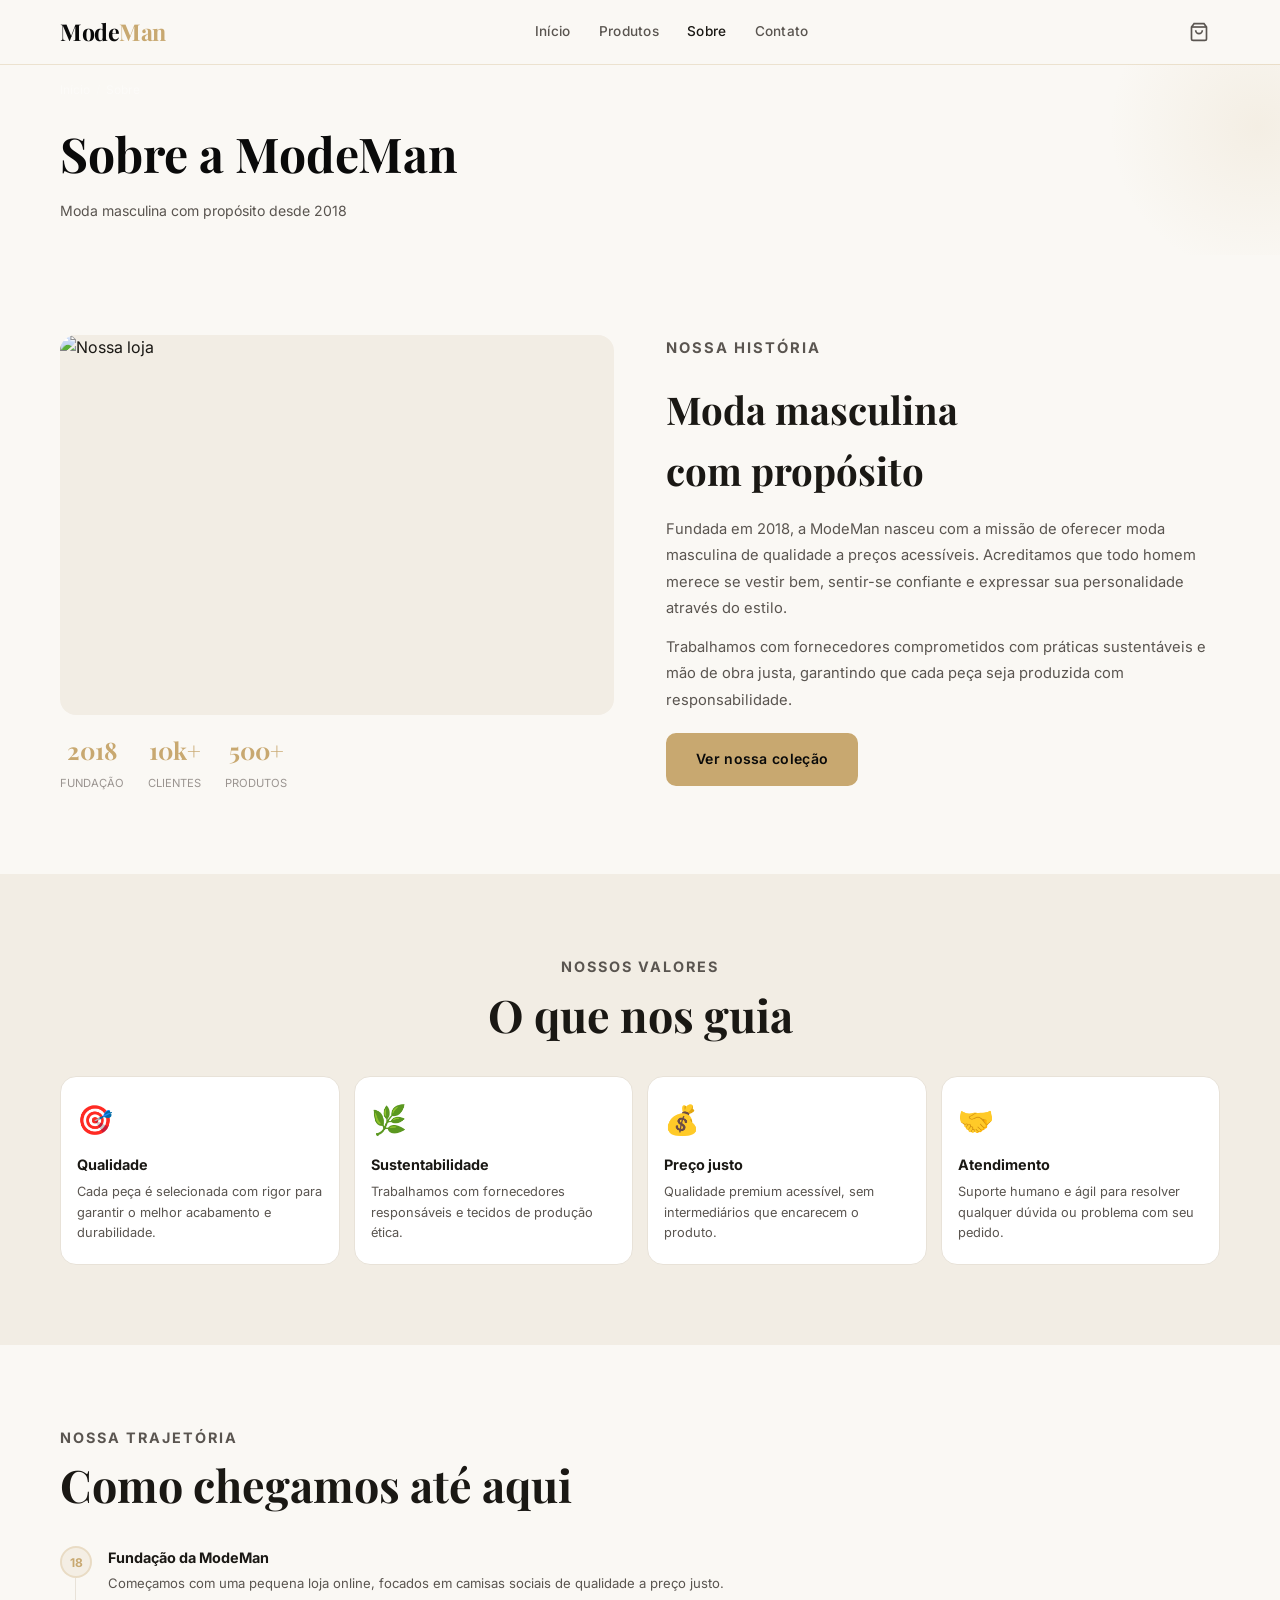
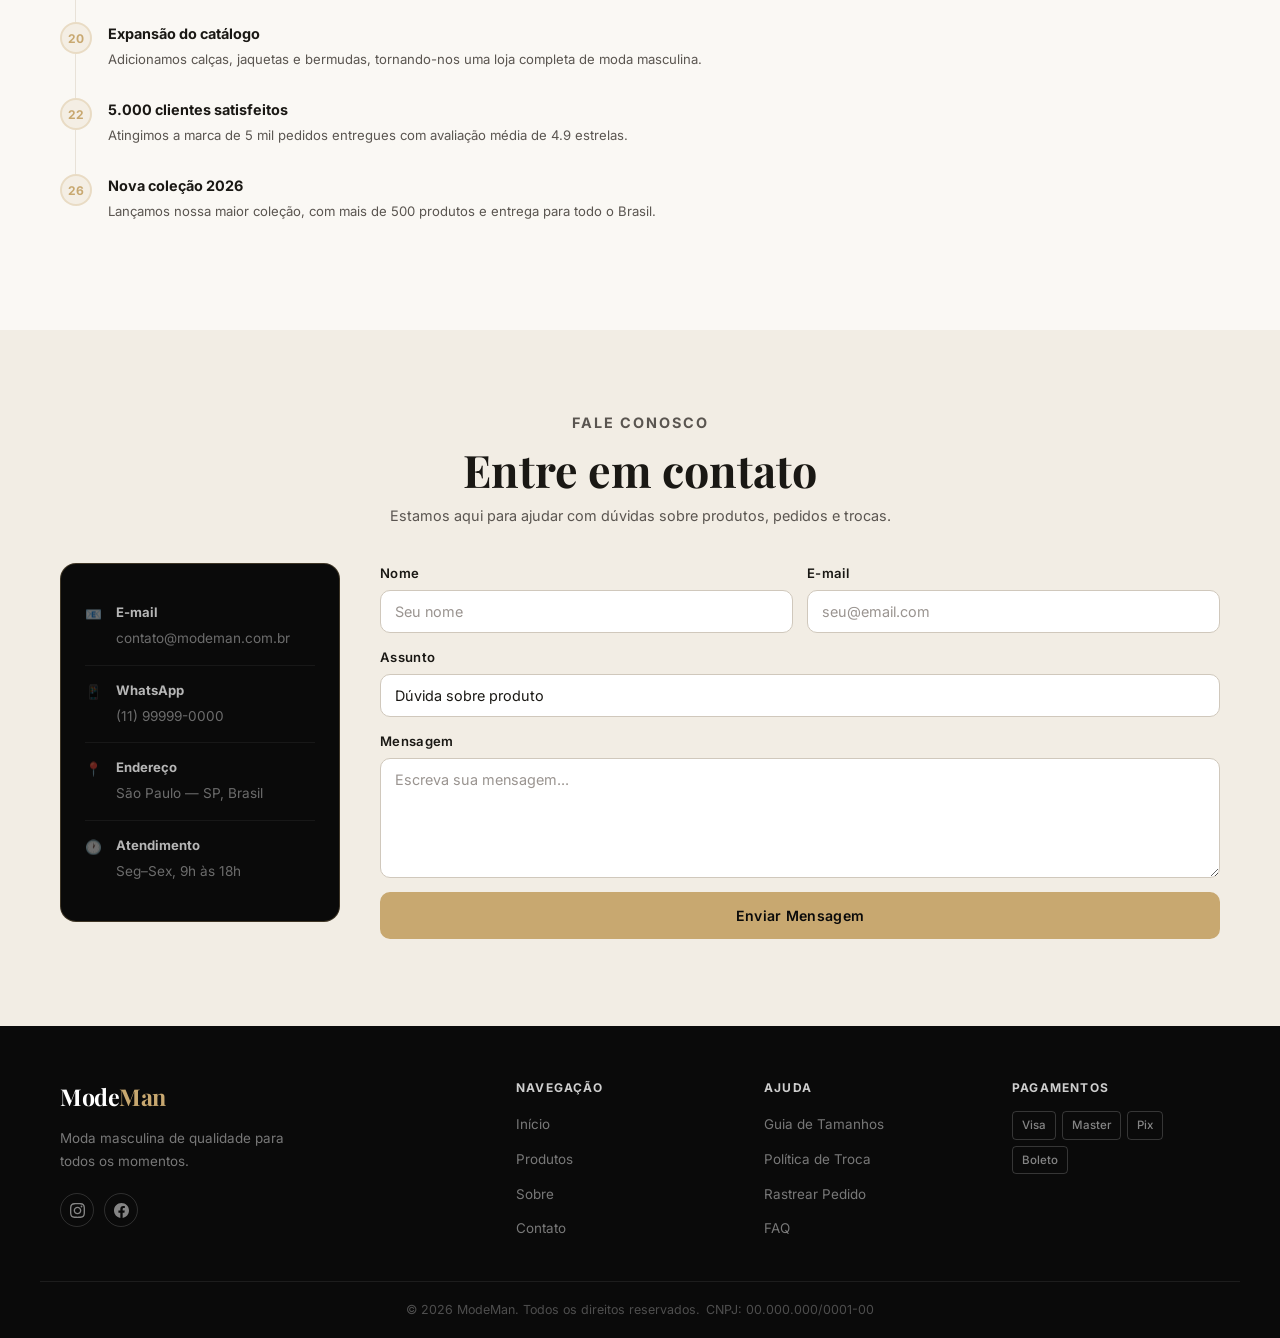
==== sobre.html @ 99823e0b "Add files via upload" ====
<!DOCTYPE html>
<html lang="pt-BR">
<head>
  <meta charset="UTF-8" />
  <meta name="viewport" content="width=device-width, initial-scale=1.0" />
  <title>Sobre — ModeMan</title>
  <link rel="stylesheet" href="style.css" />
  <link rel="preconnect" href="https://fonts.googleapis.com" />
  <link rel="preconnect" href="https://fonts.gstatic.com" crossorigin />
  <link href="https://fonts.googleapis.com/css2?family=Inter:wght@300;400;500;600;700&family=Playfair+Display:wght@600;700&display=swap" rel="stylesheet" />
</head>
<body data-page="sobre">

  <!-- ========== TOPBAR ========== -->
  <header class="topbar topbar--light scrolled" id="topbar">
    <div class="topbar__inner">
      <a href="index.html" class="topbar__logo topbar__logo--dark">Mode<span>Man</span></a>
      <nav class="topbar__nav topbar__nav--dark">
        <a href="index.html">Início</a>
        <a href="produtos.html">Produtos</a>
        <a href="sobre.html" class="active">Sobre</a>
        <a href="#contato">Contato</a>
      </nav>
      <div class="topbar__actions">
        <button class="icon-btn icon-btn--dark" id="cartBtn" aria-label="Carrinho" style="position:relative">
          <svg width="20" height="20" fill="none" stroke="currentColor" stroke-width="2" viewBox="0 0 24 24"><path d="M6 2L3 6v14a2 2 0 002 2h14a2 2 0 002-2V6l-3-4z"/><line x1="3" y1="6" x2="21" y2="6"/><path d="M16 10a4 4 0 01-8 0"/></svg>
          <span class="cart-badge" id="cartCount"></span>
        </button>
      </div>
    </div>
  </header>

  <!-- ========== PAGE HERO ========== -->
  <div class="page-hero page-hero--light">
    <div class="container">
      <div class="breadcrumb">
        <a href="index.html">Início</a>
        <span class="sep">/</span>
        <span>Sobre</span>
      </div>
      <h1>Sobre a ModeMan</h1>
      <p>Moda masculina com propósito desde 2018</p>
    </div>
  </div>

  <!-- ========== SOBRE ========== -->
  <section class="section">
    <div class="container sobre-grid">

      <!-- FOTO DA LOJA -->
      <div class="sobre-foto-wrap">
        <!-- FOTO LOJA: coloque o arquivo imgs/loja.jpg -->
        <img src="imgs/loja.jpg" alt="Nossa loja" class="sobre-foto" />
        <div class="sobre-stats">
          <div class="sobre-stat"><strong>2018</strong><span>Fundação</span></div>
          <div class="sobre-stat"><strong>10k+</strong><span>Clientes</span></div>
          <div class="sobre-stat"><strong>500+</strong><span>Produtos</span></div>
        </div>
      </div>

      <!-- TEXTO -->
      <div class="sobre-texto">
        <p class="section-tag">Nossa história</p>
        <h2>Moda masculina<br/>com propósito</h2>
        <p>Fundada em 2018, a ModeMan nasceu com a missão de oferecer moda masculina de qualidade a preços acessíveis. Acreditamos que todo homem merece se vestir bem, sentir-se confiante e expressar sua personalidade através do estilo.</p>
        <p>Trabalhamos com fornecedores comprometidos com práticas sustentáveis e mão de obra justa, garantindo que cada peça seja produzida com responsabilidade.</p>
        <a href="produtos.html" class="btn btn-primary" style="margin-top:8px">Ver nossa coleção</a>
      </div>

    </div>
  </section>

  <!-- ========== VALORES ========== -->
  <section class="section bg-cream-dark">
    <div class="container">
      <div class="section-header">
        <p class="section-tag">Nossos valores</p>
        <h2>O que nos guia</h2>
      </div>
      <div class="valores-grid">
        <div class="valor-card">
          <div class="valor-card__icon">🎯</div>
          <h3>Qualidade</h3>
          <p>Cada peça é selecionada com rigor para garantir o melhor acabamento e durabilidade.</p>
        </div>
        <div class="valor-card">
          <div class="valor-card__icon">🌿</div>
          <h3>Sustentabilidade</h3>
          <p>Trabalhamos com fornecedores responsáveis e tecidos de produção ética.</p>
        </div>
        <div class="valor-card">
          <div class="valor-card__icon">💰</div>
          <h3>Preço justo</h3>
          <p>Qualidade premium acessível, sem intermediários que encarecem o produto.</p>
        </div>
        <div class="valor-card">
          <div class="valor-card__icon">🤝</div>
          <h3>Atendimento</h3>
          <p>Suporte humano e ágil para resolver qualquer dúvida ou problema com seu pedido.</p>
        </div>
      </div>
    </div>
  </section>

  <!-- ========== TIMELINE ========== -->
  <section class="section">
    <div class="container">
      <div class="section-header section-header--left">
        <p class="section-tag">Nossa trajetória</p>
        <h2>Como chegamos até aqui</h2>
      </div>
      <div class="timeline">
        <div class="timeline-item">
          <div class="timeline-dot">18</div>
          <div>
            <h4>Fundação da ModeMan</h4>
            <p>Começamos com uma pequena loja online, focados em camisas sociais de qualidade a preço justo.</p>
          </div>
        </div>
        <div class="timeline-item">
          <div class="timeline-dot">20</div>
          <div>
            <h4>Expansão do catálogo</h4>
            <p>Adicionamos calças, jaquetas e bermudas, tornando-nos uma loja completa de moda masculina.</p>
          </div>
        </div>
        <div class="timeline-item">
          <div class="timeline-dot">22</div>
          <div>
            <h4>5.000 clientes satisfeitos</h4>
            <p>Atingimos a marca de 5 mil pedidos entregues com avaliação média de 4.9 estrelas.</p>
          </div>
        </div>
        <div class="timeline-item">
          <div class="timeline-dot">26</div>
          <div>
            <h4>Nova coleção 2026</h4>
            <p>Lançamos nossa maior coleção, com mais de 500 produtos e entrega para todo o Brasil.</p>
          </div>
        </div>
      </div>
    </div>
  </section>

  <!-- ========== CONTATO ========== -->
  <section class="section bg-cream-dark" id="contato">
    <div class="container">
      <div class="section-header">
        <p class="section-tag">Fale conosco</p>
        <h2>Entre em contato</h2>
        <p>Estamos aqui para ajudar com dúvidas sobre produtos, pedidos e trocas.</p>
      </div>

      <div class="contato-grid">

        <!-- INFO -->
        <div class="contato-info-card">
          <div class="contato-item">
            <span class="ci-icon">📧</span>
            <div>
              <strong>E-mail</strong>
              <span>contato@modeman.com.br</span>
            </div>
          </div>
          <div class="contato-item">
            <span class="ci-icon">📱</span>
            <div>
              <strong>WhatsApp</strong>
              <span>(11) 99999-0000</span>
            </div>
          </div>
          <div class="contato-item">
            <span class="ci-icon">📍</span>
            <div>
              <strong>Endereço</strong>
              <span>São Paulo — SP, Brasil</span>
            </div>
          </div>
          <div class="contato-item">
            <span class="ci-icon">🕐</span>
            <div>
              <strong>Atendimento</strong>
              <span>Seg–Sex, 9h às 18h</span>
            </div>
          </div>
        </div>

        <!-- FORMULÁRIO -->
        <form class="contato-form" id="contatoForm">
          <div class="form-row">
            <div class="form-group">
              <label for="nome">Nome</label>
              <input type="text" id="nome" class="form-control" placeholder="Seu nome" required />
            </div>
            <div class="form-group">
              <label for="email">E-mail</label>
              <input type="email" id="email" class="form-control" placeholder="seu@email.com" required />
            </div>
          </div>
          <div class="form-group">
            <label for="assunto">Assunto</label>
            <select id="assunto" class="form-control">
              <option>Dúvida sobre produto</option>
              <option>Rastreio de pedido</option>
              <option>Troca e devolução</option>
              <option>Outro</option>
            </select>
          </div>
          <div class="form-group">
            <label for="mensagem">Mensagem</label>
            <textarea id="mensagem" class="form-control" rows="4" placeholder="Escreva sua mensagem..." required></textarea>
          </div>
          <button type="submit" class="btn btn-primary btn-full">Enviar Mensagem</button>
          <div class="form-success" id="formSuccess">Mensagem enviada! Entraremos em contato em breve.</div>
        </form>

      </div>
    </div>
  </section>

  <!-- ========== FOOTER (desktop only) ========== -->
  <footer class="footer">
    <div class="container footer__grid">
      <div class="footer__brand">
        <a href="index.html" class="topbar__logo" style="margin-bottom:12px;display:inline-block">Mode<span>Man</span></a>
        <p>Moda masculina de qualidade para todos os momentos.</p>
        <div class="social-row">
          <a href="#" class="social-btn" aria-label="Instagram">
            <svg width="15" height="15" fill="currentColor" viewBox="0 0 24 24"><path d="M12 2.163c3.204 0 3.584.012 4.85.07 3.252.148 4.771 1.691 4.919 4.919.058 1.265.069 1.645.069 4.849 0 3.205-.012 3.584-.069 4.849-.149 3.225-1.664 4.771-4.919 4.919-1.266.058-1.644.07-4.85.07-3.204 0-3.584-.012-4.849-.07-3.26-.149-4.771-1.699-4.919-4.92-.058-1.265-.07-1.644-.07-4.849 0-3.204.013-3.583.07-4.849.149-3.227 1.664-4.771 4.919-4.919 1.266-.057 1.645-.069 4.849-.069zm0-2.163c-3.259 0-3.667.014-4.947.072-4.358.2-6.78 2.618-6.98 6.98-.059 1.281-.073 1.689-.073 4.948 0 3.259.014 3.668.072 4.948.2 4.358 2.618 6.78 6.98 6.98 1.281.058 1.689.072 4.948.072 3.259 0 3.668-.014 4.948-.072 4.354-.2 6.782-2.618 6.979-6.98.059-1.28.073-1.689.073-4.948 0-3.259-.014-3.667-.072-4.947-.196-4.354-2.617-6.78-6.979-6.98-1.281-.059-1.69-.073-4.949-.073zm0 5.838c-3.403 0-6.162 2.759-6.162 6.162s2.759 6.163 6.162 6.163 6.162-2.759 6.162-6.163c0-3.403-2.759-6.162-6.162-6.162zm0 10.162c-2.209 0-4-1.79-4-4 0-2.209 1.791-4 4-4s4 1.791 4 4c0 2.21-1.791 4-4 4zm6.406-11.845c-.796 0-1.441.645-1.441 1.44s.645 1.44 1.441 1.44c.795 0 1.439-.645 1.439-1.44s-.644-1.44-1.439-1.44z"/></svg>
          </a>
          <a href="#" class="social-btn" aria-label="Facebook">
            <svg width="15" height="15" fill="currentColor" viewBox="0 0 24 24"><path d="M24 12.073c0-6.627-5.373-12-12-12s-12 5.373-12 12c0 5.99 4.388 10.954 10.125 11.854v-8.385H7.078v-3.47h3.047V9.43c0-3.007 1.792-4.669 4.533-4.669 1.312 0 2.686.235 2.686.235v2.953H15.83c-1.491 0-1.956.925-1.956 1.874v2.25h3.328l-.532 3.47h-2.796v8.385C19.612 23.027 24 18.062 24 12.073z"/></svg>
          </a>
        </div>
      </div>
      <div class="footer__col">
        <h4>Navegação</h4>
        <ul>
          <li><a href="index.html">Início</a></li>
          <li><a href="produtos.html">Produtos</a></li>
          <li><a href="sobre.html">Sobre</a></li>
          <li><a href="#contato">Contato</a></li>
        </ul>
      </div>
      <div class="footer__col">
        <h4>Ajuda</h4>
        <ul>
          <li><a href="#">Guia de Tamanhos</a></li>
          <li><a href="#">Política de Troca</a></li>
          <li><a href="#">Rastrear Pedido</a></li>
          <li><a href="#">FAQ</a></li>
        </ul>
      </div>
      <div class="footer__col">
        <h4>Pagamentos</h4>
        <div class="pay-badges">
          <span class="pay-badge">Visa</span>
          <span class="pay-badge">Master</span>
          <span class="pay-badge">Pix</span>
          <span class="pay-badge">Boleto</span>
        </div>
      </div>
    </div>
    <div class="footer__bottom">
      <div class="container footer__bottom-inner">
        <p>© 2026 ModeMan. Todos os direitos reservados.</p>
        <p>CNPJ: 00.000.000/0001-00</p>
      </div>
    </div>
  </footer>

  <!-- ========== BOTTOM NAV (mobile) ========== -->
  <nav class="bottom-nav">
    <div class="bottom-nav__items">
      <a href="index.html" class="bottom-nav__item">
        <svg width="22" height="22" fill="none" stroke="currentColor" stroke-width="1.8" viewBox="0 0 24 24"><path d="M3 9l9-7 9 7v11a2 2 0 01-2 2H5a2 2 0 01-2-2z"/><polyline points="9 22 9 12 15 12 15 22"/></svg>
        <span>Início</span>
      </a>
      <a href="produtos.html" class="bottom-nav__item">
        <svg width="22" height="22" fill="none" stroke="currentColor" stroke-width="1.8" viewBox="0 0 24 24"><circle cx="11" cy="11" r="8"/><line x1="21" y1="21" x2="16.65" y2="16.65"/></svg>
        <span>Explorar</span>
      </a>
      <a href="sobre.html" class="bottom-nav__item active">
        <svg width="22" height="22" fill="none" stroke="currentColor" stroke-width="1.8" viewBox="0 0 24 24"><circle cx="12" cy="12" r="10"/><line x1="12" y1="8" x2="12" y2="12"/><line x1="12" y1="16" x2="12.01" y2="16"/></svg>
        <span>Sobre</span>
      </a>
      <button class="bottom-nav__item" id="cartNavBtn" style="position:relative">
        <svg width="22" height="22" fill="none" stroke="currentColor" stroke-width="1.8" viewBox="0 0 24 24"><path d="M6 2L3 6v14a2 2 0 002 2h14a2 2 0 002-2V6l-3-4z"/><line x1="3" y1="6" x2="21" y2="6"/><path d="M16 10a4 4 0 01-8 0"/></svg>
        <span class="cart-badge" id="cartCountNav"></span>
        <span>Carrinho</span>
      </button>
    </div>
  </nav>

  <!-- ========== CART OVERLAY ========== -->
  <div class="cart-overlay" id="cartOverlay">
    <div class="cart-sheet">
      <div class="cart-handle"></div>
      <div class="cart-header">
        <h3>Carrinho</h3>
        <button id="closeCart" aria-label="Fechar">
          <svg width="18" height="18" fill="none" stroke="currentColor" stroke-width="2" viewBox="0 0 24 24"><line x1="18" y1="6" x2="6" y2="18"/><line x1="6" y1="6" x2="18" y2="18"/></svg>
        </button>
      </div>
      <div class="cart-items" id="cartItems"></div>
      <div class="cart-footer" id="cartFooter">
        <div class="cart-total">
          <span>Total</span>
          <strong id="cartTotal">R$ 0,00</strong>
        </div>
        <button class="btn btn-primary btn-full" id="checkoutBtn">
          <svg width="16" height="16" fill="currentColor" viewBox="0 0 24 24"><path d="M17.472 14.382c-.297-.149-1.758-.867-2.03-.967-.273-.099-.471-.148-.67.15-.197.297-.767.966-.94 1.164-.173.199-.347.223-.644.075-.297-.15-1.255-.463-2.39-1.475-.883-.788-1.48-1.761-1.653-2.059-.173-.297-.018-.458.13-.606.134-.133.298-.347.446-.52.149-.174.198-.298.298-.497.099-.198.05-.371-.025-.52-.075-.149-.669-1.612-.916-2.207-.242-.579-.487-.5-.669-.51-.173-.008-.371-.01-.57-.01-.198 0-.52.074-.792.372-.272.297-1.04 1.016-1.04 2.479 0 1.462 1.065 2.875 1.213 3.074.149.198 2.096 3.2 5.077 4.487.709.306 1.262.489 1.694.625.712.227 1.36.195 1.871.118.571-.085 1.758-.719 2.006-1.413.248-.694.248-1.289.173-1.413-.074-.124-.272-.198-.57-.347z"/><path d="M5.077 2H2v21.535L5 21h16.077A2.923 2.923 0 0024 18.077V5.923A2.923 2.923 0 0021.077 3H5.923A2.923 2.923 0 003 5.923"/></svg>
          Finalizar no WhatsApp
        </button>
        <button class="cart-clear-btn" id="clearCart">Limpar carrinho</button>
      </div>
    </div>
  </div>

  <!-- ========== TOAST ========== -->
  <div class="toast" id="toast"></div>

  <script src="script.js"></script>
</body>
</html>
---- style.css ----
/* ============================================================
   MODEMAN — Luxury Men's Fashion
   Mobile-first CSS
   ============================================================ */

/* 1. CUSTOM PROPERTIES */
:root {
  --black:        #0a0a0a;
  --dark:         #141414;
  --dark-mid:     #1e1e1e;
  --gold:         #c8a870;
  --gold-dark:    #a8883a;
  --gold-light:   #e8d4a8;
  --gold-muted:   rgba(200,168,112,0.12);
  --gold-border:  rgba(200,168,112,0.28);
  --cream:        #faf8f4;
  --cream-dark:   #f2ede4;
  --white:        #ffffff;
  --text:         #1a1814;
  --text-soft:    #5a5550;
  --text-muted:   #9a9490;
  --border:       #e8e2d8;
  --border-dark:  #d0c8bc;
  --red:          #c0392b;

  --font-serif: 'Playfair Display', Georgia, serif;
  --font-sans:  'Inter', system-ui, sans-serif;

  --nav-h:        56px;
  --bottom-h:     64px;
  --pad:          20px;
  --radius-sm:    6px;
  --radius:       10px;
  --radius-lg:    16px;
  --radius-xl:    24px;
  --radius-full:  9999px;

  --shadow-sm:  0 1px 4px rgba(0,0,0,0.06);
  --shadow:     0 4px 16px rgba(0,0,0,0.09);
  --shadow-md:  0 8px 28px rgba(0,0,0,0.13);
  --shadow-lg:  0 16px 48px rgba(0,0,0,0.18);
  --shadow-gold: 0 4px 20px rgba(200,168,112,0.38);

  --ease-out:    cubic-bezier(0.16, 1, 0.3, 1);
  --ease-spring: cubic-bezier(0.34, 1.56, 0.64, 1);
  --t-fast: 150ms;
  --t:      250ms;
  --t-slow: 400ms;
}

/* 2. RESET & BASE */
*, *::before, *::after { box-sizing: border-box; margin: 0; padding: 0; }
html { scroll-behavior: smooth; -webkit-text-size-adjust: 100%; }
body {
  font-family: var(--font-sans);
  color: var(--text);
  background: var(--cream);
  line-height: 1.6;
  overflow-x: hidden;
  -webkit-font-smoothing: antialiased;
}
a { text-decoration: none; color: inherit; }
ul { list-style: none; }
img { max-width: 100%; display: block; }
button { cursor: pointer; border: none; background: none; font-family: inherit; -webkit-tap-highlight-color: transparent; }
input, select, textarea { font-family: inherit; }
@media (hover: none) { * { -webkit-tap-highlight-color: transparent; } }

/* 3. LAYOUT */
.container { max-width: 1200px; margin: 0 auto; padding: 0 var(--pad); }
.page-content {
  padding-top: var(--nav-h);
  padding-bottom: var(--bottom-h);
  min-height: 100vh;
}
.section { padding: 52px 0; }
.section-sm { padding: 32px 0; }
.bg-dark { background: var(--black); }
.bg-cream { background: var(--cream); }
.bg-cream-dark { background: var(--cream-dark); }
.bg-white { background: var(--white); }

.section-tag {
  display: inline-block;
  color: var(--gold);
  font-size: 0.72rem;
  font-weight: 700;
  text-transform: uppercase;
  letter-spacing: 2px;
  margin-bottom: 10px;
}
.section-header { text-align: center; margin-bottom: 36px; }
.section-header h2 {
  font-family: var(--font-serif);
  font-size: clamp(1.7rem, 5vw, 2.8rem);
  font-weight: 700;
  line-height: 1.15;
  margin-bottom: 8px;
}
.section-header p { color: var(--text-soft); font-size: 0.9rem; }
.section-header--left { text-align: left; }

/* 4. ANIMATIONS */
.animate-in {
  opacity: 0;
  transform: translateY(22px);
  transition:
    opacity var(--t-slow) var(--ease-out) var(--delay, 0ms),
    transform var(--t-slow) var(--ease-out) var(--delay, 0ms);
}
.animate-in.visible { opacity: 1; transform: translateY(0); }

.animate-fade {
  opacity: 0;
  transition: opacity var(--t-slow) var(--ease-out) var(--delay, 0ms);
}
.animate-fade.visible { opacity: 1; }

/* Stagger delays */
.stagger > *:nth-child(1) { --delay: 0ms; }
.stagger > *:nth-child(2) { --delay: 70ms; }
.stagger > *:nth-child(3) { --delay: 140ms; }
.stagger > *:nth-child(4) { --delay: 210ms; }
.stagger > *:nth-child(5) { --delay: 280ms; }
.stagger > *:nth-child(6) { --delay: 350ms; }

@keyframes fadeUp {
  from { opacity: 0; transform: translateY(30px); }
  to   { opacity: 1; transform: translateY(0); }
}
@keyframes fadeIn {
  from { opacity: 0; }
  to   { opacity: 1; }
}
@keyframes scrollX {
  0%   { transform: translateX(0); }
  100% { transform: translateX(-50%); }
}
@keyframes pulse {
  0%, 100% { transform: scale(1); }
  50%       { transform: scale(1.04); }
}

/* 5. BUTTONS */
.btn {
  display: inline-flex;
  align-items: center;
  justify-content: center;
  gap: 8px;
  padding: 13px 28px;
  border-radius: var(--radius);
  font-size: 0.88rem;
  font-weight: 600;
  font-family: var(--font-sans);
  cursor: pointer;
  border: 2px solid transparent;
  transition: all var(--t) var(--ease-out);
  letter-spacing: 0.3px;
  white-space: nowrap;
  -webkit-tap-highlight-color: transparent;
}
.btn:active { transform: scale(0.97); }

/* Botão WhatsApp checkout */
#checkoutBtn {
  background: #25D366;
  border-color: #25D366;
  color: #fff;
}
#checkoutBtn:hover {
  background: #1ebe59;
  border-color: #1ebe59;
  box-shadow: 0 4px 20px rgba(37,211,102,0.38);
}

.btn-primary {
  background: var(--gold);
  color: var(--black);
  border-color: var(--gold);
}
.btn-primary:hover {
  background: var(--gold-dark);
  border-color: var(--gold-dark);
  box-shadow: var(--shadow-gold);
}

.btn-ghost {
  background: transparent;
  color: var(--gold);
  border-color: var(--gold-border);
}
.btn-ghost:hover { border-color: var(--gold); background: var(--gold-muted); }

.btn-ghost-light {
  background: transparent;
  color: rgba(255,255,255,0.85);
  border-color: rgba(255,255,255,0.3);
}
.btn-ghost-light:hover { border-color: rgba(255,255,255,0.7); background: rgba(255,255,255,0.08); }

.btn-dark {
  background: var(--black);
  color: var(--white);
  border-color: var(--black);
}
.btn-dark:hover { background: #222; }

.btn-full { width: 100%; }
.btn-lg { padding: 15px 36px; font-size: 0.95rem; }
.btn-sm { padding: 9px 18px; font-size: 0.8rem; }

/* 6. FORM ELEMENTS */
.form-group { display: flex; flex-direction: column; gap: 6px; }
.form-group label { font-size: 0.82rem; font-weight: 600; color: var(--text); letter-spacing: 0.3px; }

.form-control {
  border: 1.5px solid var(--border-dark);
  border-radius: var(--radius);
  padding: 12px 14px;
  font-size: 0.9rem;
  font-family: var(--font-sans);
  color: var(--text);
  background: var(--white);
  outline: none;
  transition: border-color var(--t-fast);
  appearance: none;
  -webkit-appearance: none;
}
.form-control:focus { border-color: var(--gold); box-shadow: 0 0 0 3px var(--gold-muted); }
.form-control::placeholder { color: var(--text-muted); }
textarea.form-control { resize: vertical; min-height: 120px; }

.form-row { display: grid; grid-template-columns: 1fr 1fr; gap: 14px; }
@media (max-width: 520px) { .form-row { grid-template-columns: 1fr; } }

.form-success {
  display: none;
  background: #d4f4e2;
  color: #1a7a44;
  padding: 12px 16px;
  border-radius: var(--radius);
  font-size: 0.88rem;
  text-align: center;
  font-weight: 500;
}
.form-success.show { display: block; }

/* 7. TOPBAR */
.topbar {
  position: fixed;
  top: 0; left: 0; right: 0;
  z-index: 900;
  height: var(--nav-h);
  display: flex;
  align-items: center;
  background: transparent;
  transition: background var(--t), box-shadow var(--t);
  padding-top: env(safe-area-inset-top);
}
.topbar.scrolled {
  background: rgba(10,10,10,0.92);
  backdrop-filter: blur(14px);
  -webkit-backdrop-filter: blur(14px);
  box-shadow: 0 1px 0 var(--gold-border);
}
.topbar.light { background: rgba(250,248,244,0.96); backdrop-filter: blur(14px); }
.topbar.light.scrolled { background: rgba(250,248,244,0.98); box-shadow: 0 1px 0 var(--border); }

.topbar__inner {
  width: 100%;
  max-width: 1200px;
  margin: 0 auto;
  padding: 0 var(--pad);
  display: flex;
  align-items: center;
  justify-content: space-between;
  height: var(--nav-h);
}

.topbar__logo {
  font-family: var(--font-serif);
  font-size: 1.45rem;
  font-weight: 700;
  color: var(--white);
  letter-spacing: -0.5px;
}
.topbar__logo span { color: var(--gold); }
.topbar.light .topbar__logo { color: var(--black); }

.topbar__nav {
  display: none;
  gap: 28px;
}
.topbar__nav a {
  font-size: 0.85rem;
  font-weight: 500;
  color: rgba(255,255,255,0.7);
  transition: color var(--t-fast);
  letter-spacing: 0.3px;
}
.topbar__nav a:hover { color: var(--white); }
.topbar.light .topbar__nav a { color: var(--text-soft); }
.topbar.light .topbar__nav a:hover { color: var(--text); }

.topbar__actions { display: flex; align-items: center; gap: 4px; }

.icon-btn {
  width: 42px; height: 42px;
  display: flex; align-items: center; justify-content: center;
  border-radius: 50%;
  color: rgba(255,255,255,0.85);
  transition: background var(--t-fast), color var(--t-fast);
  position: relative;
}
.icon-btn:hover { background: rgba(255,255,255,0.1); color: var(--white); }
.topbar.light .icon-btn { color: var(--text-soft); }
.topbar.light .icon-btn:hover { background: var(--cream-dark); color: var(--text); }

.cart-badge {
  position: absolute;
  top: 6px; right: 6px;
  background: var(--gold);
  color: var(--black);
  font-size: 0.6rem;
  font-weight: 800;
  width: 15px; height: 15px;
  border-radius: 50%;
  display: none;
  align-items: center;
  justify-content: center;
  line-height: 1;
}
.cart-badge.visible { display: flex; }

/* 8. BOTTOM NAV */
.bottom-nav {
  position: fixed;
  bottom: 0; left: 0; right: 0;
  z-index: 900;
  height: calc(var(--bottom-h) + env(safe-area-inset-bottom));
  padding-bottom: env(safe-area-inset-bottom);
  background: rgba(10,10,10,0.97);
  backdrop-filter: blur(20px);
  -webkit-backdrop-filter: blur(20px);
  border-top: 1px solid var(--gold-border);
  display: flex;
  align-items: stretch;
}

.bottom-nav__items {
  display: flex;
  width: 100%;
  align-items: stretch;
}

.bottom-nav__item {
  flex: 1;
  display: flex;
  flex-direction: column;
  align-items: center;
  justify-content: center;
  gap: 3px;
  color: rgba(255,255,255,0.4);
  font-size: 0.65rem;
  font-weight: 500;
  letter-spacing: 0.3px;
  text-transform: uppercase;
  cursor: pointer;
  transition: color var(--t-fast);
  padding: 6px 0;
  -webkit-tap-highlight-color: transparent;
  position: relative;
}
.bottom-nav__item svg { width: 22px; height: 22px; stroke-width: 1.8; }
.bottom-nav__item:hover { color: rgba(255,255,255,0.7); }
.bottom-nav__item.active { color: var(--gold); }
.bottom-nav__item.active::after {
  content: '';
  position: absolute;
  top: 4px;
  width: 3px; height: 3px;
  background: var(--gold);
  border-radius: 50%;
}

/* 9. CART BOTTOM SHEET */
.cart-overlay {
  position: fixed;
  inset: 0;
  z-index: 1000;
  background: rgba(0,0,0,0);
  pointer-events: none;
  transition: background var(--t);
}
.cart-overlay.open {
  background: rgba(0,0,0,0.55);
  pointer-events: all;
}

.cart-sheet {
  position: absolute;
  bottom: 0; left: 0; right: 0;
  background: var(--white);
  border-radius: var(--radius-xl) var(--radius-xl) 0 0;
  max-height: 88vh;
  display: flex;
  flex-direction: column;
  transform: translateY(100%);
  transition: transform var(--t-slow) var(--ease-out);
}
.cart-overlay.open .cart-sheet { transform: translateY(0); }

.cart-handle {
  width: 36px; height: 4px;
  background: var(--border-dark);
  border-radius: var(--radius-full);
  margin: 12px auto 0;
  flex-shrink: 0;
}

.cart-header {
  display: flex;
  align-items: center;
  justify-content: space-between;
  padding: 16px 20px 14px;
  border-bottom: 1px solid var(--border);
  flex-shrink: 0;
}
.cart-header h3 { font-size: 1rem; font-weight: 700; }
.cart-header button {
  width: 32px; height: 32px;
  display: flex; align-items: center; justify-content: center;
  border-radius: 50%;
  color: var(--text-muted);
  transition: background var(--t-fast);
}
.cart-header button:hover { background: var(--cream-dark); }

.cart-items {
  flex: 1;
  overflow-y: auto;
  overscroll-behavior: contain;
  padding: 12px 20px;
  display: flex;
  flex-direction: column;
  gap: 12px;
}

.cart-empty {
  display: flex;
  flex-direction: column;
  align-items: center;
  justify-content: center;
  padding: 48px 0;
  gap: 12px;
  color: var(--text-muted);
}
.cart-empty span { font-size: 2.8rem; }
.cart-empty p { font-size: 0.88rem; }

.cart-item {
  display: flex;
  gap: 12px;
  padding-bottom: 12px;
  border-bottom: 1px solid var(--border);
}
.cart-item:last-child { border-bottom: none; }

.cart-item__img {
  width: 64px; height: 64px;
  background: var(--cream-dark);
  border-radius: var(--radius);
  display: flex; align-items: center; justify-content: center;
  font-size: 1.8rem;
  flex-shrink: 0;
}

.cart-item__info { flex: 1; min-width: 0; }
.cart-item__name { font-size: 0.88rem; font-weight: 600; margin-bottom: 2px; white-space: nowrap; overflow: hidden; text-overflow: ellipsis; }
.cart-item__meta { font-size: 0.75rem; color: var(--text-muted); margin-bottom: 8px; }

.cart-item__footer { display: flex; align-items: center; justify-content: space-between; }
.cart-item__price { font-size: 0.95rem; font-weight: 700; color: var(--black); }

.qty-control { display: flex; align-items: center; gap: 8px; }
.qty-control button {
  width: 26px; height: 26px;
  border: 1.5px solid var(--border-dark);
  border-radius: 50%;
  font-size: 1rem;
  display: flex; align-items: center; justify-content: center;
  transition: border-color var(--t-fast), background var(--t-fast);
  line-height: 1;
  font-weight: 500;
}
.qty-control button:hover { border-color: var(--black); background: var(--black); color: var(--white); }
.qty-control span { font-size: 0.88rem; font-weight: 600; min-width: 18px; text-align: center; }

.cart-footer {
  padding: 16px 20px;
  border-top: 1px solid var(--border);
  display: flex;
  flex-direction: column;
  gap: 10px;
  flex-shrink: 0;
  padding-bottom: calc(16px + env(safe-area-inset-bottom));
}

.cart-total {
  display: flex;
  justify-content: space-between;
  align-items: center;
}
.cart-total span { font-size: 0.85rem; color: var(--text-soft); }
.cart-total strong { font-size: 1.2rem; font-weight: 700; }

.cart-clear-btn {
  background: none;
  border: none;
  color: var(--text-muted);
  font-size: 0.78rem;
  text-decoration: underline;
  text-align: center;
  cursor: pointer;
  padding: 4px;
}

/* 10. SEARCH OVERLAY */
.search-overlay {
  position: fixed;
  inset: 0;
  z-index: 1100;
  background: rgba(10,10,10,0.96);
  display: flex;
  flex-direction: column;
  padding: 20px var(--pad);
  opacity: 0;
  pointer-events: none;
  transition: opacity var(--t);
  padding-top: calc(20px + env(safe-area-inset-top));
}
.search-overlay.open { opacity: 1; pointer-events: all; }

.search-overlay__top {
  display: flex;
  align-items: center;
  gap: 12px;
  margin-bottom: 24px;
}

.search-overlay__input {
  flex: 1;
  background: var(--dark-mid);
  border: 1.5px solid var(--gold-border);
  border-radius: var(--radius-full);
  padding: 12px 20px;
  font-size: 1rem;
  color: var(--white);
  outline: none;
  transition: border-color var(--t-fast);
  font-family: var(--font-sans);
}
.search-overlay__input:focus { border-color: var(--gold); }
.search-overlay__input::placeholder { color: rgba(255,255,255,0.3); }

.search-overlay__close {
  color: rgba(255,255,255,0.6);
  font-size: 0.85rem;
  font-weight: 500;
  white-space: nowrap;
  cursor: pointer;
}

.search-results {
  overflow-y: auto;
  flex: 1;
  display: grid;
  grid-template-columns: 1fr 1fr;
  gap: 12px;
  align-content: start;
}

.search-empty {
  color: rgba(255,255,255,0.4);
  font-size: 0.9rem;
  text-align: center;
  padding: 48px 0;
  grid-column: 1 / -1;
}

/* 11. TOAST */
.toast {
  position: fixed;
  bottom: calc(var(--bottom-h) + env(safe-area-inset-bottom) + 12px);
  left: 50%;
  transform: translateX(-50%) translateY(12px);
  background: var(--black);
  border: 1px solid var(--gold-border);
  color: var(--white);
  padding: 10px 20px;
  border-radius: var(--radius-full);
  font-size: 0.82rem;
  font-weight: 500;
  z-index: 2000;
  opacity: 0;
  pointer-events: none;
  transition: opacity var(--t), transform var(--t) var(--ease-out);
  white-space: nowrap;
  max-width: calc(100vw - 40px);
}
.toast.show { opacity: 1; transform: translateX(-50%) translateY(0); }

/* 12. MARQUEE STRIP */
.marquee {
  background: var(--black);
  border-top: 1px solid var(--gold-border);
  border-bottom: 1px solid var(--gold-border);
  padding: 12px 0;
  overflow: hidden;
  white-space: nowrap;
}
.marquee__inner {
  display: inline-flex;
  animation: scrollX 22s linear infinite;
  gap: 0;
}
.marquee__inner span {
  display: inline-block;
  padding: 0 20px;
  font-size: 0.75rem;
  font-weight: 500;
  letter-spacing: 0.5px;
  color: rgba(255,255,255,0.7);
}
.marquee__inner .dot { color: var(--gold); font-size: 0.5rem; vertical-align: middle; }

/* 13. PAGE HERO (inner pages) */
.page-hero {
  background: var(--black);
  padding: 60px 0 40px;
  position: relative;
  overflow: hidden;
}
.page-hero::before {
  content: '';
  position: absolute;
  top: 50%; right: -10%;
  width: 300px; height: 300px;
  background: radial-gradient(circle, var(--gold-muted) 0%, transparent 70%);
  transform: translateY(-50%);
  pointer-events: none;
}
.page-hero h1 {
  font-family: var(--font-serif);
  font-size: clamp(1.8rem, 6vw, 3.2rem);
  color: var(--white);
  font-weight: 700;
  margin-bottom: 8px;
}
.page-hero p { color: rgba(255,255,255,0.5); font-size: 0.88rem; }

.breadcrumb {
  display: flex;
  align-items: center;
  gap: 6px;
  margin-bottom: 16px;
}
.breadcrumb a, .breadcrumb span {
  font-size: 0.75rem;
  color: rgba(255,255,255,0.4);
}
.breadcrumb a:hover { color: var(--gold); }
.breadcrumb .sep { color: rgba(255,255,255,0.2); }

/* 14. PRODUCT CARD */
.produto-card {
  background: var(--white);
  border-radius: var(--radius-lg);
  overflow: hidden;
  border: 1px solid var(--border);
  transition: transform var(--t) var(--ease-out), box-shadow var(--t);
  position: relative;
  cursor: pointer;
}
.produto-card:active { transform: scale(0.97); }

.produto-card__img {
  height: 185px;
  background: var(--cream-dark);
  display: flex;
  align-items: center;
  justify-content: center;
  font-size: 4.5rem;
  position: relative;
  overflow: hidden;
}

.produto-card__badge {
  position: absolute;
  top: 10px; left: 10px;
  font-size: 0.65rem;
  font-weight: 700;
  padding: 3px 9px;
  border-radius: var(--radius-sm);
  text-transform: uppercase;
  letter-spacing: 0.5px;
}
.badge-novo { background: var(--black); color: var(--white); }
.badge-sale { background: var(--red); color: var(--white); }

.produto-card__wish {
  position: absolute;
  top: 8px; right: 8px;
  width: 32px; height: 32px;
  background: rgba(255,255,255,0.92);
  border-radius: 50%;
  display: none;
  align-items: center;
  justify-content: center;
  font-size: 0.85rem;
  box-shadow: var(--shadow-sm);
  transition: transform var(--t-fast);
  border: none;
  cursor: pointer;
}
.produto-card__wish:hover { transform: scale(1.15); }

.produto-card__info { padding: 12px; }
.produto-card__cat {
  font-size: 0.68rem;
  color: var(--gold);
  font-weight: 700;
  text-transform: uppercase;
  letter-spacing: 0.8px;
  margin-bottom: 3px;
}
.produto-card__name {
  font-size: 0.88rem;
  font-weight: 600;
  margin-bottom: 8px;
  color: var(--text);
  line-height: 1.3;
}
.produto-card__preco {
  display: flex;
  align-items: baseline;
  gap: 6px;
  margin-bottom: 10px;
}
.preco-atual { font-size: 1rem; font-weight: 700; color: var(--black); }
.preco-original { font-size: 0.78rem; color: var(--text-muted); text-decoration: line-through; }

.produto-card__add {
  width: 100%;
  padding: 10px;
  background: var(--black);
  color: var(--white);
  border-radius: var(--radius);
  font-size: 0.82rem;
  font-weight: 600;
  font-family: var(--font-sans);
  border: none;
  cursor: pointer;
  transition: background var(--t-fast);
  -webkit-tap-highlight-color: transparent;
}
.produto-card__add:hover { background: #2a2a2a; }
.produto-card__add:active { transform: scale(0.98); }

/* 15. HORIZONTAL SCROLL */
.h-scroll-wrap {
  margin: 0 calc(-1 * var(--pad));
  padding: 0 var(--pad);
}
.h-scroll {
  display: flex;
  gap: 12px;
  overflow-x: auto;
  scroll-snap-type: x mandatory;
  -webkit-overflow-scrolling: touch;
  scrollbar-width: none;
  padding-bottom: 4px;
}
.h-scroll::-webkit-scrollbar { display: none; }
.h-scroll-item {
  scroll-snap-align: start;
  flex-shrink: 0;
  width: calc(48vw - 24px);
}

/* 16. FILTER BAR */
.filter-bar-wrap {
  position: sticky;
  top: var(--nav-h);
  z-index: 100;
  background: var(--cream);
  border-bottom: 1px solid var(--border);
  padding: 10px 0;
}
.filter-bar {
  display: flex;
  gap: 8px;
  overflow-x: auto;
  scrollbar-width: none;
  padding: 2px var(--pad);
}
.filter-bar::-webkit-scrollbar { display: none; }

.filter-btn {
  flex-shrink: 0;
  padding: 8px 18px;
  border-radius: var(--radius-full);
  font-size: 0.8rem;
  font-weight: 600;
  font-family: var(--font-sans);
  border: 1.5px solid var(--border-dark);
  color: var(--text-soft);
  background: var(--white);
  cursor: pointer;
  transition: all var(--t-fast);
  -webkit-tap-highlight-color: transparent;
}
.filter-btn:hover { border-color: var(--gold); color: var(--text); }
.filter-btn.active { background: var(--black); color: var(--white); border-color: var(--black); }

/* 17. PRODUCTS GRID */
.produtos-grid {
  display: grid;
  grid-template-columns: repeat(2, 1fr);
  gap: 14px;
}

/* 18. CATEGORY CARDS */
.categorias-grid {
  display: grid;
  grid-template-columns: repeat(3, 1fr);
  gap: 10px;
}
.categoria-card {
  background: var(--white);
  border: 1px solid var(--border);
  border-radius: var(--radius-lg);
  padding: 22px 10px 18px;
  text-align: center;
  cursor: pointer;
  transition: all var(--t) var(--ease-out);
  -webkit-tap-highlight-color: transparent;
}
.categoria-card:hover {
  border-color: var(--gold-border);
  box-shadow: var(--shadow);
  transform: translateY(-2px);
}
.categoria-card:active { transform: scale(0.96); }

.categoria-card__icon {
  width: 48px;
  height: 48px;
  margin: 0 auto 12px;
  background: var(--cream-dark);
  border-radius: var(--radius);
  display: flex;
  align-items: center;
  justify-content: center;
  color: var(--text-soft);
  transition: background var(--t), color var(--t);
}
.categoria-card__icon svg {
  width: 24px;
  height: 24px;
}
.categoria-card:hover .categoria-card__icon {
  background: var(--gold-muted);
  color: var(--gold-dark);
}

.categoria-card h3 { font-size: 0.78rem; font-weight: 700; margin-bottom: 3px; }
.categoria-card p { font-size: 0.68rem; color: var(--text-muted); }

/* 19. TESTIMONIAL CARDS */
.depoimento-card {
  background: var(--white);
  border: 1px solid var(--border);
  border-radius: var(--radius-lg);
  padding: 20px;
  flex-shrink: 0;
  width: calc(85vw - 24px);
  scroll-snap-align: start;
}
.depoimento-card .stars { color: #f6a21e; font-size: 0.85rem; margin-bottom: 10px; letter-spacing: 2px; }
.depoimento-card p { color: var(--text-soft); font-size: 0.85rem; line-height: 1.7; margin-bottom: 16px; }
.depo-autor { display: flex; align-items: center; gap: 10px; }
.depo-avatar {
  width: 36px; height: 36px;
  border-radius: 50%;
  background: linear-gradient(135deg, var(--gold), var(--gold-dark));
  color: var(--black);
  display: flex; align-items: center; justify-content: center;
  font-weight: 700;
  font-size: 0.85rem;
  flex-shrink: 0;
}
.depo-autor div { display: flex; flex-direction: column; }
.depo-autor strong { font-size: 0.85rem; }
.depo-autor span { font-size: 0.72rem; color: var(--text-muted); }

/* 20. ACCORDION */
.accordion-item {
  border-bottom: 1px solid var(--border);
}
.accordion-btn {
  width: 100%;
  display: flex;
  align-items: center;
  justify-content: space-between;
  padding: 16px 0;
  font-size: 0.9rem;
  font-weight: 600;
  color: var(--text);
  background: none;
  border: none;
  cursor: pointer;
  text-align: left;
  -webkit-tap-highlight-color: transparent;
}
.accordion-icon {
  width: 20px; height: 20px;
  position: relative;
  flex-shrink: 0;
}
.accordion-icon::before, .accordion-icon::after {
  content: '';
  position: absolute;
  background: var(--text-soft);
  border-radius: 2px;
  transition: transform var(--t);
}
.accordion-icon::before { width: 12px; height: 1.5px; top: 50%; left: 50%; transform: translate(-50%,-50%); }
.accordion-icon::after  { width: 1.5px; height: 12px; top: 50%; left: 50%; transform: translate(-50%,-50%); }
.accordion-item.open .accordion-icon::after { transform: translate(-50%,-50%) rotate(90deg); opacity: 0; }

.accordion-body {
  overflow: hidden;
  max-height: 0;
  transition: max-height var(--t-slow) var(--ease-out);
}
.accordion-item.open .accordion-body { max-height: 300px; }
.accordion-body__inner { padding: 0 0 16px; font-size: 0.86rem; color: var(--text-soft); line-height: 1.7; }

/* 21. FOOTER */
.footer {
  display: none;
  background: var(--black);
  color: var(--white);
  padding: 52px 0 0;
}

.footer__grid {
  display: grid;
  grid-template-columns: 2fr 1fr 1fr 1fr;
  gap: 40px;
  padding-bottom: 40px;
  border-bottom: 1px solid rgba(255,255,255,0.08);
}

.footer__brand .logo { display: inline-block; margin-bottom: 12px; }
.footer__brand p { color: rgba(255,255,255,0.45); font-size: 0.84rem; line-height: 1.7; margin-bottom: 20px; max-width: 260px; }

.social-row { display: flex; gap: 10px; }
.social-btn {
  width: 34px; height: 34px;
  border-radius: 50%;
  border: 1px solid rgba(255,255,255,0.15);
  display: flex; align-items: center; justify-content: center;
  color: rgba(255,255,255,0.5);
  transition: all var(--t-fast);
}
.social-btn:hover { border-color: var(--gold); color: var(--gold); background: var(--gold-muted); }
.social-btn svg { width: 15px; height: 15px; fill: currentColor; }

.footer__col h4 {
  font-size: 0.75rem;
  font-weight: 700;
  text-transform: uppercase;
  letter-spacing: 1.2px;
  color: rgba(255,255,255,0.8);
  margin-bottom: 14px;
}
.footer__col ul { display: flex; flex-direction: column; gap: 9px; }
.footer__col a { font-size: 0.84rem; color: rgba(255,255,255,0.45); transition: color var(--t-fast); }
.footer__col a:hover { color: var(--white); }

.pay-badges { display: flex; flex-wrap: wrap; gap: 6px; }
.pay-badge {
  padding: 4px 9px;
  border: 1px solid rgba(255,255,255,0.18);
  border-radius: 4px;
  font-size: 0.72rem;
  color: rgba(255,255,255,0.5);
  font-weight: 500;
}

.footer__bottom {
  padding: 18px 0;
  display: flex;
  justify-content: space-between;
  align-items: center;
  flex-wrap: wrap;
  gap: 6px;
}
.footer__bottom p { font-size: 0.78rem; color: rgba(255,255,255,0.28); }

/* ============================================================
   22. PAGE-SPECIFIC: INDEX
   ============================================================ */

/* Hero */
.hero {
  min-height: 100svh;
  background: var(--black);
  display: flex;
  flex-direction: column;
  justify-content: flex-end;
  padding-bottom: 52px;
  position: relative;
  overflow: hidden;
}

.hero__bg-glow {
  position: absolute;
  inset: 0;
  background:
    radial-gradient(ellipse 60% 50% at 70% 30%, rgba(200,168,112,0.13) 0%, transparent 60%),
    radial-gradient(ellipse 40% 40% at 20% 70%, rgba(200,168,112,0.07) 0%, transparent 60%);
  pointer-events: none;
}

.hero__content {
  position: relative;
  z-index: 1;
  padding: 0 var(--pad);
  max-width: 1200px;
  margin: 0 auto;
  width: 100%;
}

.hero__tag {
  display: inline-flex;
  align-items: center;
  gap: 6px;
  background: var(--gold-muted);
  border: 1px solid var(--gold-border);
  color: var(--gold);
  padding: 6px 14px;
  border-radius: var(--radius-full);
  font-size: 0.72rem;
  font-weight: 700;
  text-transform: uppercase;
  letter-spacing: 1.5px;
  margin-bottom: 20px;
  animation: fadeIn 0.8s var(--ease-out) 0.2s both;
}
.hero__tag::before { content: ''; width: 6px; height: 6px; background: var(--gold); border-radius: 50%; animation: pulse 2s infinite; }

.hero__title {
  font-family: var(--font-serif);
  font-size: clamp(2.6rem, 9vw, 5.5rem);
  color: var(--white);
  font-weight: 700;
  line-height: 1.08;
  margin-bottom: 16px;
  animation: fadeUp 0.9s var(--ease-out) 0.35s both;
}
.hero__title span { color: var(--gold); display: block; }

.hero__sub {
  font-size: 0.92rem;
  color: rgba(255,255,255,0.55);
  max-width: 420px;
  margin-bottom: 32px;
  line-height: 1.75;
  animation: fadeUp 0.9s var(--ease-out) 0.5s both;
}

.hero__btns {
  display: flex;
  gap: 12px;
  flex-wrap: wrap;
  animation: fadeUp 0.9s var(--ease-out) 0.65s both;
}

.hero__scroll {
  position: absolute;
  bottom: 20px;
  right: var(--pad);
  display: flex;
  flex-direction: column;
  align-items: center;
  gap: 4px;
  color: rgba(255,255,255,0.3);
  font-size: 0.65rem;
  letter-spacing: 1px;
  text-transform: uppercase;
}
.hero__scroll::after {
  content: '';
  width: 1px;
  height: 40px;
  background: linear-gradient(to bottom, rgba(255,255,255,0.3), transparent);
}

/* Stats bar */
.stats-bar {
  background: var(--dark);
  border-top: 1px solid var(--gold-border);
  border-bottom: 1px solid var(--gold-border);
  padding: 20px 0;
}
.stats-bar__inner {
  display: flex;
  justify-content: space-around;
  align-items: center;
}
.stat-item { text-align: center; }
.stat-item strong {
  font-family: var(--font-serif);
  font-size: 1.6rem;
  color: var(--gold);
  display: block;
  line-height: 1;
  margin-bottom: 3px;
}
.stat-item span { font-size: 0.7rem; color: rgba(255,255,255,0.45); text-transform: uppercase; letter-spacing: 0.5px; }

/* Promo Banner */
.promo-banner {
  background: var(--black);
  padding: 56px 0;
  position: relative;
  overflow: hidden;
  text-align: center;
}
.promo-banner::before {
  content: '';
  position: absolute;
  inset: 0;
  background: radial-gradient(ellipse 70% 60% at 50% 50%, rgba(200,168,112,0.1) 0%, transparent 70%);
}
.promo-banner__content { position: relative; z-index: 1; }
.promo-banner h2 {
  font-family: var(--font-serif);
  font-size: clamp(2rem, 6vw, 4rem);
  color: var(--white);
  margin-bottom: 8px;
  line-height: 1.15;
}
.promo-banner h2 span { color: var(--gold); }
.promo-banner p { color: rgba(255,255,255,0.5); font-size: 0.88rem; margin-bottom: 28px; }

/* ============================================================
   23. PAGE-SPECIFIC: PRODUTOS
   ============================================================ */
.products-empty {
  grid-column: 1 / -1;
  text-align: center;
  padding: 48px 0;
  color: var(--text-muted);
}
.products-empty span { font-size: 2.5rem; display: block; margin-bottom: 8px; }

.load-more-wrap { text-align: center; margin-top: 28px; }

/* ============================================================
   24. PAGE-SPECIFIC: PRODUTO DETAIL
   ============================================================ */
.produto-detalhe__img {
  height: 340px;
  background: var(--cream-dark);
  display: flex;
  align-items: center;
  justify-content: center;
  font-size: 7rem;
  border-radius: var(--radius-lg);
  margin-bottom: 20px;
  position: relative;
  overflow: hidden;
}
.produto-detalhe__img::after {
  content: '';
  position: absolute;
  inset: 0;
  background: radial-gradient(circle at 70% 30%, rgba(200,168,112,0.08), transparent 60%);
}

.produto-detalhe__cat {
  font-size: 0.72rem;
  color: var(--gold);
  font-weight: 700;
  text-transform: uppercase;
  letter-spacing: 1px;
  margin-bottom: 6px;
}
.produto-detalhe__nome {
  font-family: var(--font-serif);
  font-size: 1.6rem;
  font-weight: 700;
  line-height: 1.2;
  margin-bottom: 12px;
}
.produto-detalhe__preco {
  display: flex;
  align-items: baseline;
  gap: 10px;
  margin-bottom: 20px;
}
.produto-detalhe__preco .preco-atual { font-size: 1.5rem; }

.size-label { font-size: 0.8rem; font-weight: 600; margin-bottom: 10px; color: var(--text); }
.size-grid { display: flex; gap: 8px; flex-wrap: wrap; margin-bottom: 20px; }
.size-btn {
  width: 46px; height: 46px;
  border: 1.5px solid var(--border-dark);
  border-radius: var(--radius);
  font-size: 0.82rem;
  font-weight: 600;
  color: var(--text-soft);
  background: var(--white);
  cursor: pointer;
  transition: all var(--t-fast);
  -webkit-tap-highlight-color: transparent;
}
.size-btn:hover { border-color: var(--gold); color: var(--text); }
.size-btn.selected { border-color: var(--gold); color: var(--gold); background: var(--gold-muted); }

.qty-row { display: flex; align-items: center; gap: 16px; margin-bottom: 20px; }
.qty-row span { font-size: 0.82rem; font-weight: 600; color: var(--text-soft); }

.produto-accordion { border-top: 1px solid var(--border); margin-top: 24px; }

.sticky-cta {
  position: fixed;
  bottom: var(--bottom-h);
  left: 0; right: 0;
  padding: 10px var(--pad);
  background: rgba(250,248,244,0.97);
  backdrop-filter: blur(10px);
  border-top: 1px solid var(--border);
  display: flex;
  align-items: center;
  justify-content: space-between;
  gap: 16px;
  transform: translateY(100%);
  transition: transform var(--t) var(--ease-out);
  z-index: 800;
  padding-bottom: calc(10px + env(safe-area-inset-bottom));
}
.sticky-cta.visible { transform: translateY(0); }
.sticky-cta__price { font-size: 1.1rem; font-weight: 700; }
.sticky-cta .btn { flex: 1; }

/* ============================================================
   25. PAGE-SPECIFIC: SOBRE
   ============================================================ */
.sobre-quote {
  font-family: var(--font-serif);
  font-size: clamp(1.2rem, 4vw, 1.8rem);
  font-style: italic;
  color: var(--white);
  line-height: 1.5;
  max-width: 600px;
}
.sobre-quote::before { content: '"'; color: var(--gold); }
.sobre-quote::after  { content: '"'; color: var(--gold); }

.valores-grid {
  display: grid;
  grid-template-columns: 1fr 1fr;
  gap: 14px;
}
.valor-card {
  background: var(--white);
  border: 1px solid var(--border);
  border-radius: var(--radius-lg);
  padding: 20px 16px;
}
.valor-card__icon { font-size: 1.8rem; margin-bottom: 10px; }
.valor-card h3 { font-size: 0.9rem; font-weight: 700; margin-bottom: 6px; }
.valor-card p { font-size: 0.8rem; color: var(--text-soft); line-height: 1.6; }

.timeline { display: flex; flex-direction: column; gap: 0; }
.timeline-item { display: flex; gap: 16px; padding-bottom: 28px; position: relative; }
.timeline-item:not(:last-child)::before {
  content: '';
  position: absolute;
  left: 15px; top: 32px; bottom: 0;
  width: 1px;
  background: var(--border);
}
.timeline-dot {
  width: 32px; height: 32px;
  border-radius: 50%;
  background: var(--gold-muted);
  border: 2px solid var(--gold-border);
  display: flex; align-items: center; justify-content: center;
  flex-shrink: 0;
  font-size: 0.75rem;
  font-weight: 700;
  color: var(--gold);
}
.timeline-item h4 { font-size: 0.9rem; font-weight: 700; margin-bottom: 4px; }
.timeline-item p { font-size: 0.82rem; color: var(--text-soft); line-height: 1.6; }

/* ============================================================
   26. PAGE-SPECIFIC: CONTATO
   ============================================================ */
.contato-info-card {
  background: var(--black);
  border-radius: var(--radius-lg);
  padding: 24px;
  margin-bottom: 24px;
  border: 1px solid var(--gold-border);
}
.contato-item { display: flex; align-items: flex-start; gap: 14px; padding: 14px 0; border-bottom: 1px solid rgba(255,255,255,0.06); }
.contato-item:last-child { border-bottom: none; }
.ci-icon { font-size: 1.3rem; flex-shrink: 0; margin-top: 2px; }
.contato-item strong { font-size: 0.82rem; color: rgba(255,255,255,0.7); display: block; margin-bottom: 2px; }
.contato-item span { font-size: 0.85rem; color: rgba(255,255,255,0.4); }

.whatsapp-fab {
  display: none;
  position: fixed;
  bottom: calc(var(--bottom-h) + 16px);
  right: 20px;
  width: 52px; height: 52px;
  background: #25D366;
  border-radius: 50%;
  align-items: center;
  justify-content: center;
  box-shadow: 0 4px 16px rgba(37,211,102,0.4);
  z-index: 800;
  transition: transform var(--t-fast);
}
.whatsapp-fab:hover { transform: scale(1.08); }
.whatsapp-fab svg { width: 26px; height: 26px; fill: var(--white); }

/* ============================================================
   27. RESPONSIVE
   ============================================================ */

/* Tablet: 600px+ */
@media (min-width: 600px) {
  .h-scroll-item { width: calc(33vw - 20px); }
  .categorias-grid { grid-template-columns: repeat(6, 1fr); }
  .valores-grid { grid-template-columns: repeat(4, 1fr); }
  .depoimento-card { width: calc(50vw - 24px); }
}

/* Tablet/Desktop: 768px+ */
@media (min-width: 768px) {
  :root { --nav-h: 64px; }

  .topbar__nav { display: flex; }
  .bottom-nav { display: none; }
  .footer { display: block; }

  .page-content { padding-bottom: 0; }

  .produtos-grid { grid-template-columns: repeat(3, 1fr); gap: 20px; }
  .h-scroll-item { width: 260px; }

  .produto-card__img { height: 260px; }
  .produto-card__wish { display: flex; }

  .toast { bottom: 24px; }
  .sticky-cta { bottom: 0; }

  .cart-sheet {
    position: absolute;
    top: 0; bottom: 0;
    left: auto;
    right: 0;
    width: 100%;
    max-width: 420px;
    border-radius: var(--radius-xl) 0 0 var(--radius-xl);
    max-height: 100%;
    transform: translateX(100%);
  }
  .cart-overlay.open .cart-sheet { transform: translateX(0); }
  .cart-handle { display: none; }

  .whatsapp-fab { display: flex; bottom: 24px; }

  .depoimento-card { width: 360px; }

  .search-results { grid-template-columns: repeat(3, 1fr); }
}

/* Desktop: 1024px+ */
@media (min-width: 1024px) {
  .produtos-grid { grid-template-columns: repeat(4, 1fr); }
  .section { padding: 80px 0; }
  .page-hero { padding: 80px 0 52px; }

  .hero__content { padding: 0 var(--pad); }
  .hero { padding-bottom: 80px; }
}

/* ============================================================
   28. IMAGENS DE PRODUTO
   ============================================================ */

/* Fundo cinza enquanto a foto não carrega (img sem src ou quebrada) */
img {
  background: var(--cream-dark);
}

/* Foto do card de produto */
.produto-card__photo {
  width: 100%;
  height: 100%;
  object-fit: cover;
  display: block;
  background: var(--cream-dark);
}

/* Foto no carrinho */
.cart-item__photo {
  width: 100%;
  height: 100%;
  object-fit: cover;
  border-radius: var(--radius);
  background: var(--cream-dark);
}

/* Foto de detalhe do produto */
.produto-detalhe__photo {
  width: 100%;
  height: 100%;
  object-fit: cover;
  display: block;
  background: var(--cream-dark);
}

/* Foto do hero (background) */
.hero__bg-photo {
  position: absolute;
  inset: 0;
  width: 100%;
  height: 100%;
  object-fit: cover;
  z-index: 0;
  opacity: 0.35;
  border-radius: 0;
}

/* Foto da página sobre */
.sobre-foto {
  width: 100%;
  min-height: 240px;
  max-height: 420px;
  object-fit: cover;
  border-radius: var(--radius-lg);
  display: block;
  background: var(--cream-dark);
}

/* ============================================================
   29. TOPBAR LIGHT VARIANT (inner pages)
   ============================================================ */
.topbar--light {
  background: rgba(250,248,244,0.97) !important;
  backdrop-filter: blur(14px);
  -webkit-backdrop-filter: blur(14px);
  box-shadow: 0 1px 0 var(--border);
}
.topbar__logo--dark { color: var(--black) !important; }
.topbar__nav--dark a { color: var(--text-soft) !important; }
.topbar__nav--dark a:hover,
.topbar__nav--dark a.active { color: var(--text) !important; }
.icon-btn--dark { color: var(--text-soft) !important; }
.icon-btn--dark:hover { background: var(--cream-dark) !important; color: var(--text) !important; }

/* ============================================================
   30. PAGE HERO LIGHT VARIANT
   ============================================================ */
.page-hero--light {
  background: var(--cream);
  padding: 80px 0 32px;
}
.page-hero--light h1 {
  color: var(--black);
  font-family: var(--font-serif);
  font-size: clamp(1.8rem, 6vw, 3rem);
}
.page-hero--light p { color: var(--text-soft); }
.breadcrumb--light a,
.breadcrumb--light span { color: var(--text-muted) !important; }
.breadcrumb--light a:hover { color: var(--gold) !important; }

/* ============================================================
   31. SOBRE PAGE
   ============================================================ */
.sobre-grid {
  display: flex;
  flex-direction: column;
  gap: 32px;
}
.sobre-texto h2 {
  font-family: var(--font-serif);
  font-size: clamp(1.6rem, 5vw, 2.4rem);
  margin-bottom: 14px;
  margin-top: 6px;
}
.sobre-texto p {
  color: var(--text-soft);
  font-size: 0.92rem;
  line-height: 1.8;
  margin-bottom: 12px;
}
.sobre-stats {
  display: flex;
  gap: 24px;
  margin-top: 16px;
}
.sobre-stat { text-align: center; }
.sobre-stat strong {
  display: block;
  font-family: var(--font-serif);
  font-size: 1.5rem;
  color: var(--gold);
}
.sobre-stat span { font-size: 0.7rem; color: var(--text-muted); text-transform: uppercase; }

@media (min-width: 768px) {
  .sobre-grid {
    flex-direction: row;
    align-items: flex-start;
    gap: 52px;
  }
  .sobre-foto-wrap { flex: 1; min-width: 0; }
  .sobre-texto { flex: 1; min-width: 0; }
  .sobre-foto { min-height: 380px; }
}

/* ============================================================
   32. CONTATO
   ============================================================ */
.contato-grid {
  display: flex;
  flex-direction: column;
  gap: 24px;
}
.contato-form {
  display: flex;
  flex-direction: column;
  gap: 14px;
}

@media (min-width: 768px) {
  .contato-grid {
    flex-direction: row;
    align-items: flex-start;
    gap: 40px;
  }
  .contato-info-card { flex: 0 0 280px; }
  .contato-form { flex: 1; }
}

/* ============================================================
   33. PRODUTO DETALHE PAGE
   ============================================================ */
.produto-page { padding-bottom: calc(var(--bottom-h) + 80px); }
.produto-detalhe {
  display: flex;
  flex-direction: column;
  gap: 0;
  padding-bottom: 24px;
}
.produto-detalhe__img {
  height: 320px;
  position: relative;
  overflow: hidden;
  margin: 0 calc(-1 * var(--pad));
  background: var(--cream-dark);
}
.produto-detalhe__info {
  padding: 20px 0;
  display: flex;
  flex-direction: column;
  gap: 0;
}
.produto-detalhe__desc {
  font-size: 0.88rem;
  color: var(--text-soft);
  line-height: 1.75;
  margin-bottom: 20px;
}
.produto-detalhe__sizes { margin-bottom: 16px; }
.produto-wish-btn {
  position: absolute;
  top: 14px; right: 14px;
  width: 40px; height: 40px;
  background: rgba(255,255,255,0.92);
  border-radius: 50%;
  display: flex;
  align-items: center;
  justify-content: center;
  box-shadow: var(--shadow);
  z-index: 2;
  color: var(--text-soft);
  transition: transform var(--t-fast), color var(--t-fast);
}
.produto-wish-btn:hover { transform: scale(1.1); color: var(--red); }

@media (min-width: 768px) {
  .produto-page { padding-bottom: 60px; }
  .produto-detalhe {
    flex-direction: row;
    gap: 48px;
    align-items: flex-start;
  }
  .produto-detalhe__img {
    flex: 0 0 420px;
    height: 520px;
    margin: 0;
    border-radius: var(--radius-xl);
  }
  .produto-detalhe__info { flex: 1; padding: 0; }
}

/* ============================================================
   34. HERO TAG DOT
   ============================================================ */
.hero__tag-dot {
  width: 6px; height: 6px;
  background: var(--gold);
  border-radius: 50%;
  animation: pulse 2s infinite;
}

/* ============================================================
   35. SEE ALL LINK
   ============================================================ */
.see-all-link {
  display: inline-block;
  font-size: 0.82rem;
  color: var(--gold);
  font-weight: 600;
  margin-top: 4px;
  transition: color var(--t-fast);
}
.see-all-link:hover { color: var(--gold-dark); }
.section-header--left { text-align: left; }

/* ============================================================
   36. FOOTER BOTTOM INNER
   ============================================================ */
.footer__bottom-inner {
  display: flex;
  justify-content: space-between;
  align-items: center;
  flex-wrap: wrap;
  gap: 6px;
}

/* ============================================================
   37. CART ITEM (name + meta classes)
   ============================================================ */
.cart-item__name {
  font-size: 0.88rem;
  font-weight: 600;
  margin-bottom: 2px;
  white-space: nowrap;
  overflow: hidden;
  text-overflow: ellipsis;
}
.cart-item__meta {
  font-size: 0.75rem;
  color: var(--text-muted);
  margin-bottom: 8px;
}
.cart-item__footer {
  display: flex;
  align-items: center;
  justify-content: space-between;
}
.cart-item__price {
  font-size: 0.95rem;
  font-weight: 700;
  color: var(--black);
}
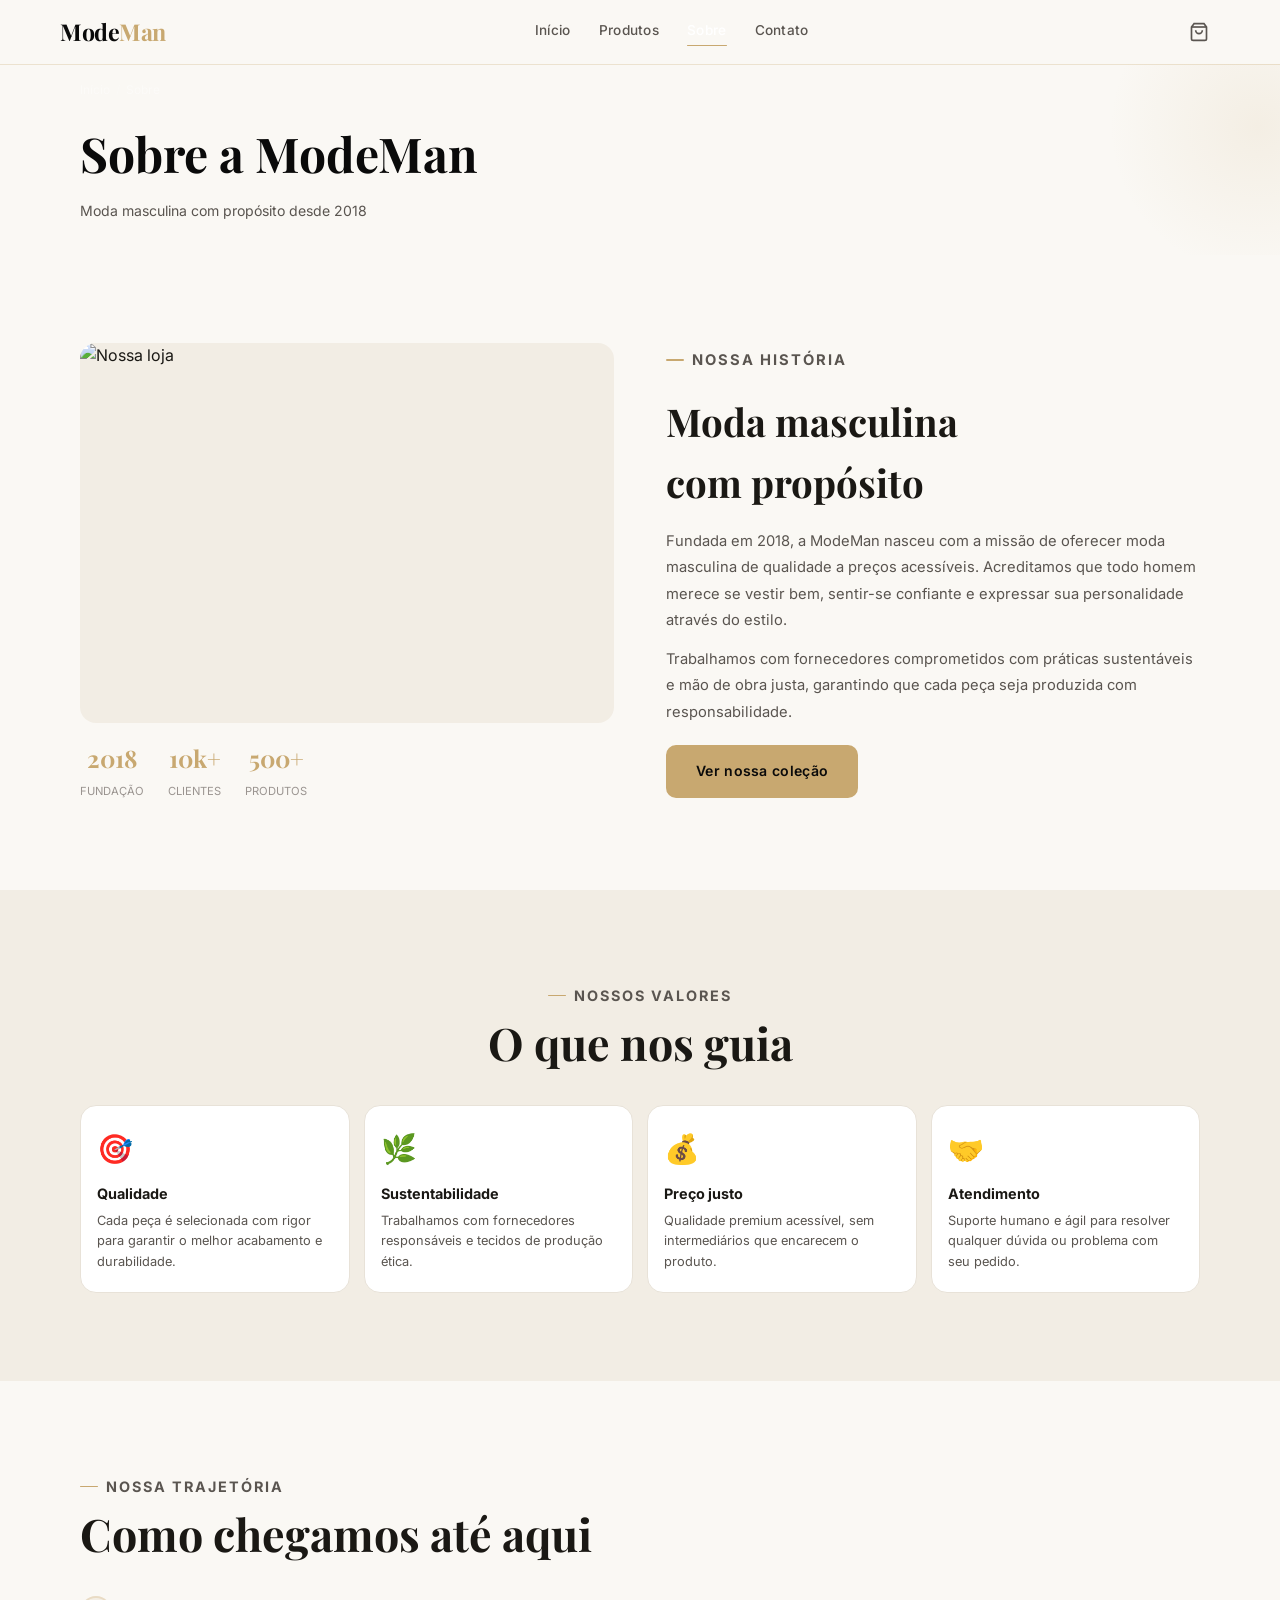
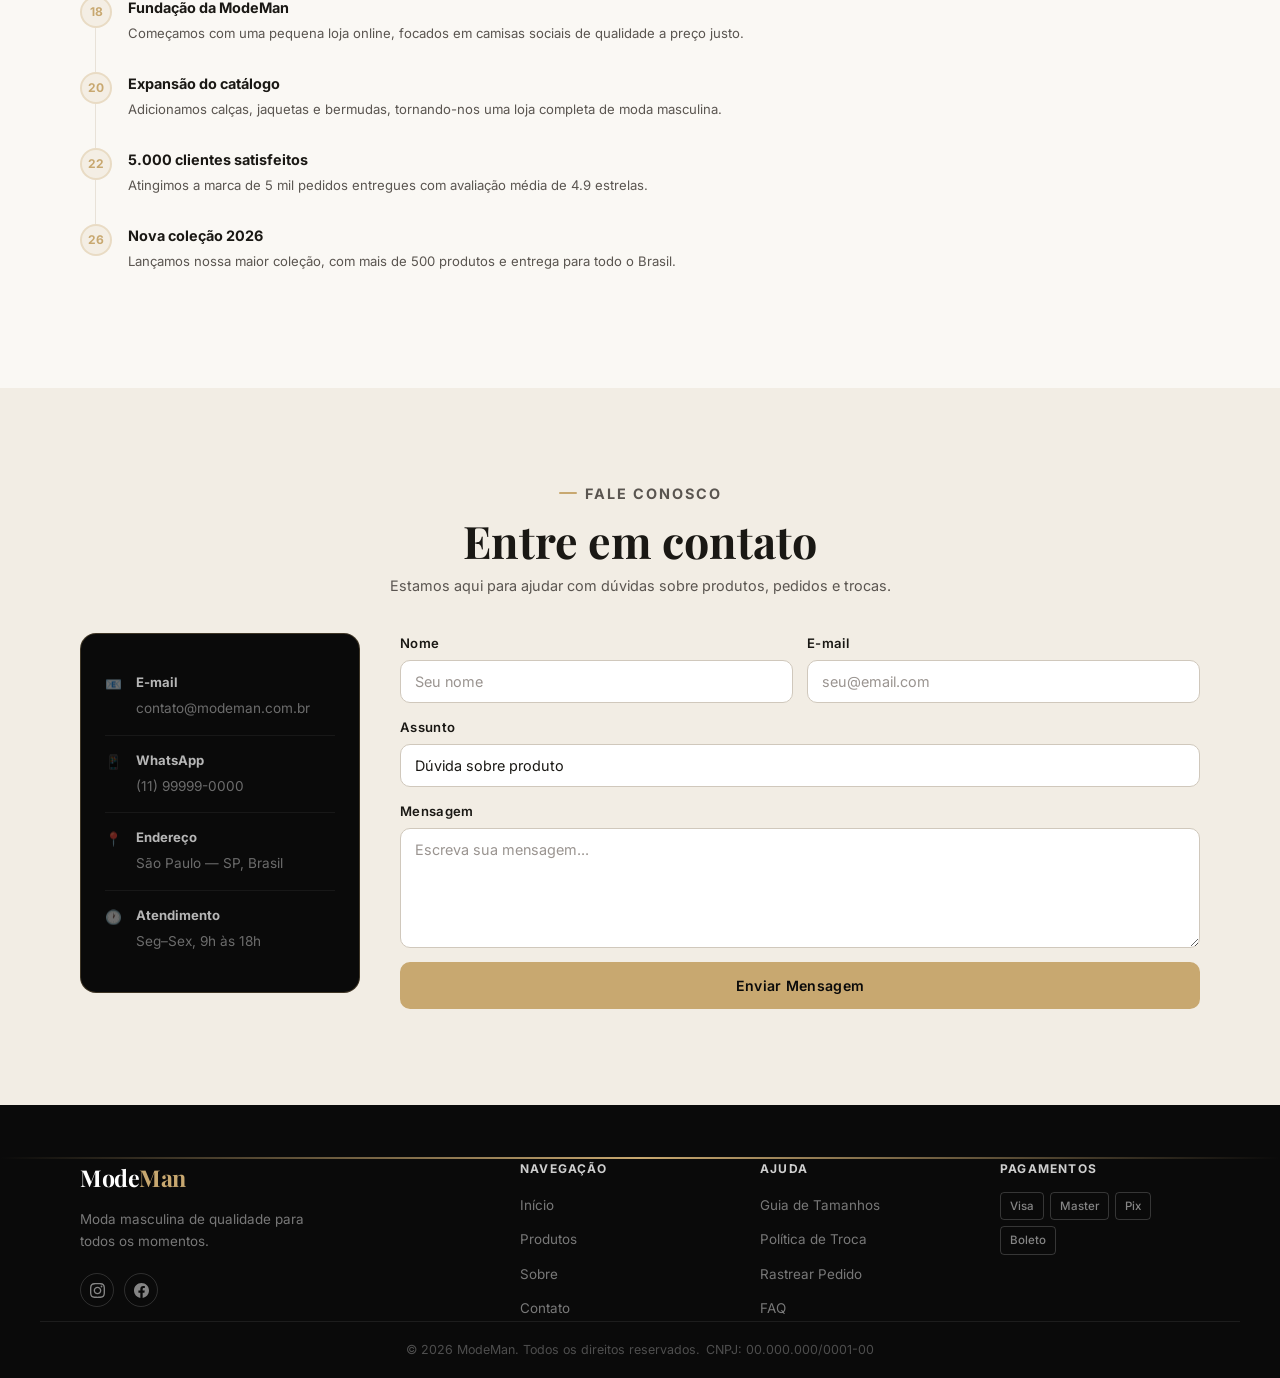
==== commit a74fadef: "Upgrade visual: animações, fotos, responsividade completa - Scroll reveal via IntersectionObserver e" ====
--- a/sobre.html
+++ b/sobre.html
@@ -50,7 +50,7 @@
       <!-- FOTO DA LOJA -->
       <div class="sobre-foto-wrap">
         <!-- FOTO LOJA: coloque o arquivo imgs/loja.jpg -->
-        <img src="imgs/loja.jpg" alt="Nossa loja" class="sobre-foto" />
+        <img src="imgs/loja.jpg" onerror="this.onerror=null; this.src='https://loremflickr.com/800/600/fashion,store,retail,clothing?lock=80'" alt="Nossa loja" class="sobre-foto" />
         <div class="sobre-stats">
           <div class="sobre-stat"><strong>2018</strong><span>Fundação</span></div>
           <div class="sobre-stat"><strong>10k+</strong><span>Clientes</span></div>
--- a/style.css
+++ b/style.css
@@ -675,17 +675,23 @@
 /* 14. PRODUCT CARD */
 .produto-card {
   background: var(--white);
-  border-radius: var(--radius-lg);
+  border-radius: var(--radius-xl);
   overflow: hidden;
   border: 1px solid var(--border);
   transition: transform var(--t) var(--ease-out), box-shadow var(--t);
   position: relative;
   cursor: pointer;
+  box-shadow: var(--shadow-sm);
+}
+.produto-card:hover {
+  transform: translateY(-4px);
+  box-shadow: var(--shadow-md);
+  border-color: var(--gold-border);
 }
 .produto-card:active { transform: scale(0.97); }
 
 .produto-card__img {
-  height: 185px;
+  height: 200px;
   background: var(--cream-dark);
   display: flex;
   align-items: center;
@@ -694,77 +700,97 @@
   position: relative;
   overflow: hidden;
 }
+/* Overlay gradiente sutil no hover */
+.produto-card__img::after {
+  content: '';
+  position: absolute;
+  inset: 0;
+  background: linear-gradient(to top, rgba(0,0,0,0.08), transparent 50%);
+  opacity: 0;
+  transition: opacity var(--t);
+}
+.produto-card:hover .produto-card__img::after { opacity: 1; }
 
 .produto-card__badge {
   position: absolute;
   top: 10px; left: 10px;
-  font-size: 0.65rem;
-  font-weight: 700;
-  padding: 3px 9px;
-  border-radius: var(--radius-sm);
+  font-size: 0.62rem;
+  font-weight: 800;
+  padding: 4px 10px;
+  border-radius: var(--radius-full);
   text-transform: uppercase;
-  letter-spacing: 0.5px;
+  letter-spacing: 0.6px;
+  z-index: 1;
 }
 .badge-novo { background: var(--black); color: var(--white); }
 .badge-sale { background: var(--red); color: var(--white); }
 
 .produto-card__wish {
   position: absolute;
-  top: 8px; right: 8px;
-  width: 32px; height: 32px;
-  background: rgba(255,255,255,0.92);
+  top: 10px; right: 10px;
+  width: 34px; height: 34px;
+  background: rgba(255,255,255,0.95);
   border-radius: 50%;
-  display: none;
+  display: flex;
   align-items: center;
   justify-content: center;
-  font-size: 0.85rem;
-  box-shadow: var(--shadow-sm);
-  transition: transform var(--t-fast);
+  box-shadow: var(--shadow);
+  transition: transform var(--t-fast), color var(--t-fast);
   border: none;
   cursor: pointer;
-}
-.produto-card__wish:hover { transform: scale(1.15); }
-
-.produto-card__info { padding: 12px; }
+  color: var(--text-muted);
+  z-index: 1;
+  opacity: 0;
+  transform: scale(0.8);
+}
+.produto-card:hover .produto-card__wish,
+.produto-card__wish.active {
+  opacity: 1;
+  transform: scale(1);
+}
+.produto-card__wish:hover { transform: scale(1.15) !important; }
+.produto-card__wish.active { color: var(--red); }
+
+.produto-card__info { padding: 14px; }
 .produto-card__cat {
-  font-size: 0.68rem;
-  color: var(--gold);
+  font-size: 0.64rem;
+  color: var(--gold-dark);
   font-weight: 700;
   text-transform: uppercase;
-  letter-spacing: 0.8px;
-  margin-bottom: 3px;
+  letter-spacing: 1px;
+  margin-bottom: 4px;
 }
 .produto-card__name {
-  font-size: 0.88rem;
-  font-weight: 600;
+  font-size: 0.9rem;
+  font-weight: 700;
   margin-bottom: 8px;
   color: var(--text);
-  line-height: 1.3;
+  line-height: 1.35;
 }
 .produto-card__preco {
   display: flex;
   align-items: baseline;
-  gap: 6px;
-  margin-bottom: 10px;
-}
-.preco-atual { font-size: 1rem; font-weight: 700; color: var(--black); }
+  gap: 7px;
+  margin-bottom: 12px;
+}
+.preco-atual { font-size: 1.05rem; font-weight: 800; color: var(--black); }
 .preco-original { font-size: 0.78rem; color: var(--text-muted); text-decoration: line-through; }
 
 .produto-card__add {
   width: 100%;
-  padding: 10px;
+  padding: 11px;
   background: var(--black);
   color: var(--white);
   border-radius: var(--radius);
   font-size: 0.82rem;
-  font-weight: 600;
+  font-weight: 700;
   font-family: var(--font-sans);
-  border: none;
+  border: 2px solid var(--black);
   cursor: pointer;
-  transition: background var(--t-fast);
   -webkit-tap-highlight-color: transparent;
-}
-.produto-card__add:hover { background: #2a2a2a; }
+  letter-spacing: 0.3px;
+}
+.produto-card__add:hover { background: var(--gold); color: var(--black); border-color: var(--gold); }
 .produto-card__add:active { transform: scale(0.98); }
 
 /* 15. HORIZONTAL SCROLL */
@@ -1347,12 +1373,24 @@
    27. RESPONSIVE
    ============================================================ */
 
-/* Tablet: 600px+ */
+/* ---- RESPONSIVE ---- */
+
+/* Small phones: up to 380px */
+@media (max-width: 380px) {
+  .categorias-grid { grid-template-columns: repeat(3, 1fr); gap: 8px; }
+  .hero__title { font-size: clamp(2rem, 10vw, 3rem); }
+  .stats-bar__inner { gap: 0; }
+}
+
+/* Tablet small: 600px+ */
 @media (min-width: 600px) {
   .h-scroll-item { width: calc(33vw - 20px); }
   .categorias-grid { grid-template-columns: repeat(6, 1fr); }
   .valores-grid { grid-template-columns: repeat(4, 1fr); }
   .depoimento-card { width: calc(50vw - 24px); }
+  .trust-bar__inner { gap: 24px; }
+  .stats-bar__inner { gap: 0; }
+  .stat-item { flex: 1; }
 }
 
 /* Tablet/Desktop: 768px+ */
@@ -1393,16 +1431,64 @@
   .depoimento-card { width: 360px; }
 
   .search-results { grid-template-columns: repeat(3, 1fr); }
+
+  /* Section spacing tablet */
+  .section { padding: 64px 0; }
+  .hero__title { font-size: clamp(3rem, 7vw, 5rem); }
+  .hero { padding-bottom: 72px; }
+
+  /* Stats */
+  .stats-bar__inner { gap: 0; }
+  .stat-item strong { font-size: 2.2rem; }
+
+  /* Trust bar */
+  .trust-bar__inner { gap: 40px; justify-content: center; }
+  .trust-item { gap: 14px; }
+
+  /* Promo */
+  .promo-banner { padding: 96px 0; }
+
+  /* Category cards */
+  .categoria-card { padding: 32px 14px 24px; }
+  .categoria-card__icon { width: 60px; height: 60px; }
+  .categoria-card__icon svg { width: 28px; height: 28px; }
+  .categoria-card h3 { font-size: 0.88rem; }
+
+  /* Newsletter */
+  .newsletter { padding: 88px 0; }
+  .newsletter-form { flex-wrap: nowrap; }
 }
 
 /* Desktop: 1024px+ */
 @media (min-width: 1024px) {
   .produtos-grid { grid-template-columns: repeat(4, 1fr); }
-  .section { padding: 80px 0; }
+  .section { padding: 88px 0; }
   .page-hero { padding: 80px 0 52px; }
-
-  .hero__content { padding: 0 var(--pad); }
   .hero { padding-bottom: 80px; }
+
+  /* Hero layout on desktop: left-aligned content */
+  .hero__content {
+    max-width: 640px;
+    padding: 0 var(--pad);
+    padding-top: 0;
+  }
+  .hero__title { font-size: clamp(3.5rem, 5.5vw, 6rem); }
+
+  /* Stats bar */
+  .stat-item strong { font-size: 2.4rem; }
+
+  /* Category cards */
+  .categoria-card { padding: 36px 16px 28px; }
+  .categoria-card__icon { width: 64px; height: 64px; }
+
+  /* Promo */
+  .promo-banner { padding: 112px 0; }
+}
+
+/* Wide desktop: 1280px+ */
+@media (min-width: 1280px) {
+  .container { padding: 0 40px; }
+  .hero__content { padding: 0 40px; padding-top: 0; }
 }
 
 /* ============================================================
@@ -1689,3 +1775,502 @@
   font-weight: 700;
   color: var(--black);
 }
+
+/* ============================================================
+   38. MELHORIAS VISUAIS PREMIUM
+   ============================================================ */
+
+/* Depoimentos — card mais rico */
+.depoimento-card {
+  background: var(--white);
+  border: 1px solid var(--border);
+  border-radius: var(--radius-xl);
+  padding: 24px;
+  flex-shrink: 0;
+  width: calc(85vw - 24px);
+  scroll-snap-align: start;
+  transition: box-shadow var(--t), border-color var(--t);
+  box-shadow: var(--shadow-sm);
+}
+.depoimento-card:hover {
+  box-shadow: var(--shadow);
+  border-color: var(--gold-border);
+}
+.depoimento-card .stars {
+  color: #f59e0b;
+  font-size: 0.9rem;
+  margin-bottom: 12px;
+  letter-spacing: 3px;
+}
+.depoimento-card p {
+  color: var(--text-soft);
+  font-size: 0.88rem;
+  line-height: 1.75;
+  margin-bottom: 18px;
+  font-style: italic;
+}
+.depo-autor { display: flex; align-items: center; gap: 12px; }
+.depo-avatar {
+  width: 40px; height: 40px;
+  border-radius: 50%;
+  background: linear-gradient(135deg, var(--gold), var(--gold-dark));
+  color: var(--black);
+  display: flex; align-items: center; justify-content: center;
+  font-weight: 800;
+  font-size: 0.9rem;
+  flex-shrink: 0;
+  box-shadow: 0 2px 8px rgba(200,168,112,0.4);
+}
+.depo-autor div { display: flex; flex-direction: column; }
+.depo-autor strong { font-size: 0.88rem; font-weight: 700; }
+.depo-autor span   { font-size: 0.72rem; color: var(--text-muted); }
+
+/* Trust badges na home */
+.trust-bar {
+  background: var(--white);
+  border-top: 1px solid var(--border);
+  border-bottom: 1px solid var(--border);
+  padding: 20px 0;
+}
+.trust-bar__inner {
+  display: flex;
+  justify-content: space-around;
+  align-items: center;
+  flex-wrap: wrap;
+  gap: 16px;
+}
+.trust-item {
+  display: flex;
+  align-items: center;
+  gap: 10px;
+  text-align: left;
+}
+.trust-item__icon {
+  width: 40px; height: 40px;
+  background: var(--cream-dark);
+  border-radius: var(--radius);
+  display: flex; align-items: center; justify-content: center;
+  color: var(--gold-dark);
+  flex-shrink: 0;
+}
+.trust-item__icon svg { width: 20px; height: 20px; }
+.trust-item strong { display: block; font-size: 0.82rem; font-weight: 700; }
+.trust-item span   { font-size: 0.72rem; color: var(--text-muted); }
+
+/* Newsletter section */
+.newsletter {
+  background: var(--black);
+  padding: 52px 0;
+  text-align: center;
+  position: relative;
+  overflow: hidden;
+}
+.newsletter::before {
+  content: '';
+  position: absolute;
+  inset: 0;
+  background: radial-gradient(ellipse 60% 80% at 50% 50%, rgba(200,168,112,0.08), transparent 70%);
+  pointer-events: none;
+}
+.newsletter__content { position: relative; z-index: 1; }
+.newsletter h2 {
+  font-family: var(--font-serif);
+  font-size: clamp(1.4rem, 5vw, 2rem);
+  color: var(--white);
+  margin-bottom: 6px;
+}
+.newsletter p { color: rgba(255,255,255,0.5); font-size: 0.88rem; margin-bottom: 20px; }
+.newsletter-form {
+  display: flex;
+  gap: 8px;
+  max-width: 420px;
+  margin: 0 auto;
+  flex-wrap: wrap;
+  justify-content: center;
+}
+.newsletter-form input {
+  flex: 1;
+  min-width: 200px;
+  padding: 12px 16px;
+  background: rgba(255,255,255,0.08);
+  border: 1.5px solid rgba(255,255,255,0.15);
+  border-radius: var(--radius);
+  color: var(--white);
+  font-size: 0.88rem;
+  font-family: var(--font-sans);
+  outline: none;
+  transition: border-color var(--t);
+}
+.newsletter-form input:focus { border-color: var(--gold); }
+.newsletter-form input::placeholder { color: rgba(255,255,255,0.3); }
+.newsletter-ok {
+  margin-top: 12px;
+  font-size: 0.82rem;
+  color: var(--gold);
+  display: none;
+}
+.newsletter-ok.show { display: block; }
+
+/* Seção de categorias com foto de fundo opcional */
+.cat-bg-hint {
+  font-size: 0.65rem;
+  color: var(--text-muted);
+  letter-spacing: 0.5px;
+  margin-top: 2px;
+}
+
+/* Sticky bar no topo da home com link para admin */
+.admin-bar {
+  background: var(--black);
+  border-bottom: 1px solid var(--gold-border);
+  padding: 7px var(--pad);
+  text-align: center;
+  font-size: 0.72rem;
+  color: rgba(255,255,255,0.45);
+  letter-spacing: 0.3px;
+}
+.admin-bar a { color: var(--gold); font-weight: 600; }
+
+/* Botão "Voltar ao topo" */
+.back-top {
+  position: fixed;
+  bottom: calc(var(--bottom-h) + 12px);
+  right: 16px;
+  width: 40px; height: 40px;
+  background: var(--black);
+  border: 1px solid var(--gold-border);
+  border-radius: 50%;
+  display: flex;
+  align-items: center;
+  justify-content: center;
+  color: var(--gold);
+  z-index: 300;
+  opacity: 0;
+  pointer-events: none;
+  transition: opacity var(--t), transform var(--t);
+  transform: translateY(8px);
+  cursor: pointer;
+}
+.back-top.visible { opacity: 1; pointer-events: all; transform: translateY(0); }
+.back-top:hover { background: var(--dark); }
+.back-top svg { width: 18px; height: 18px; }
+
+@media (min-width: 768px) {
+  .back-top { bottom: 24px; right: 24px; }
+  .depoimento-card { width: 360px; }
+  .trust-bar__inner { gap: 32px; }
+}
+
+/* ============================================================
+   39. PREMIUM VISUAL UPGRADE
+   ============================================================ */
+
+/* Custom text selection */
+::selection      { background: rgba(200,168,112,0.22); color: var(--black); }
+::-moz-selection { background: rgba(200,168,112,0.22); color: var(--black); }
+
+/* Custom scrollbar (desktop) */
+@media (min-width: 768px) {
+  ::-webkit-scrollbar { width: 6px; }
+  ::-webkit-scrollbar-track { background: var(--cream); }
+  ::-webkit-scrollbar-thumb { background: var(--border-dark); border-radius: 3px; }
+  ::-webkit-scrollbar-thumb:hover { background: var(--gold-dark); }
+}
+
+/* ---- HERO ---- */
+/* Stronger gradient overlay so text is always readable over any photo */
+.hero::before {
+  content: '';
+  position: absolute;
+  inset: 0;
+  background:
+    linear-gradient(to right, rgba(10,10,10,0.88) 0%, rgba(10,10,10,0.55) 55%, rgba(10,10,10,0.18) 100%),
+    linear-gradient(to top, rgba(10,10,10,0.80) 0%, transparent 55%);
+  z-index: 1;
+  pointer-events: none;
+}
+.hero__bg-photo { opacity: 0.75; z-index: 0; }
+.hero__bg-glow  { z-index: 2; }
+.hero__content  { z-index: 3; }
+.hero__scroll   { z-index: 3; }
+
+/* Gold shimmer on hero title accent */
+.hero__title span {
+  display: block;
+  background: linear-gradient(110deg, #e8d4a8 0%, #c8a870 30%, #a8883a 60%, #c8a870 80%, #e8d4a8 100%);
+  background-size: 220% auto;
+  -webkit-background-clip: text;
+  -webkit-text-fill-color: transparent;
+  background-clip: text;
+  animation: goldShimmer 5s ease infinite;
+}
+@keyframes goldShimmer {
+  0%   { background-position: 0% center; }
+  50%  { background-position: 100% center; }
+  100% { background-position: 0% center; }
+}
+
+/* Desktop hero: floating social-proof card */
+.hero__floating-card {
+  display: none;
+}
+@media (min-width: 1024px) {
+  .hero__floating-card {
+    display: flex;
+    flex-direction: column;
+    gap: 10px;
+    position: absolute;
+    right: 5%;
+    bottom: 12%;
+    z-index: 3;
+    background: rgba(10,10,10,0.68);
+    border: 1px solid var(--gold-border);
+    backdrop-filter: blur(18px);
+    -webkit-backdrop-filter: blur(18px);
+    border-radius: var(--radius-xl);
+    padding: 20px 22px;
+    min-width: 200px;
+    animation: fadeUp 1s var(--ease-out) 0.9s both;
+  }
+  .hero__floating-stat {
+    display: flex;
+    align-items: center;
+    gap: 12px;
+  }
+  .hero__floating-stat__icon {
+    width: 38px; height: 38px;
+    flex-shrink: 0;
+    background: var(--gold-muted);
+    border: 1px solid var(--gold-border);
+    border-radius: 50%;
+    display: flex;
+    align-items: center;
+    justify-content: center;
+    color: var(--gold);
+  }
+  .hero__floating-stat__icon svg { width: 17px; height: 17px; }
+  .hero__floating-stat strong {
+    font-family: var(--font-serif);
+    font-size: 1.25rem;
+    color: var(--gold);
+    display: block;
+    line-height: 1;
+  }
+  .hero__floating-stat span {
+    font-size: 0.7rem;
+    color: rgba(255,255,255,0.45);
+    text-transform: uppercase;
+    letter-spacing: 0.5px;
+    display: block;
+    margin-top: 2px;
+  }
+  .hero__floating-divider {
+    height: 1px;
+    background: var(--gold-border);
+  }
+}
+
+/* ---- SECTION TAG ---- */
+.section-tag {
+  display: inline-flex;
+  align-items: center;
+  gap: 8px;
+}
+.section-tag::before {
+  content: '';
+  display: inline-block;
+  width: 18px; height: 1.5px;
+  background: var(--gold);
+  border-radius: 1px;
+  flex-shrink: 0;
+}
+
+/* ---- STATS ---- */
+.stats-bar { padding: 26px 0; }
+.stat-item strong {
+  font-size: 1.9rem;
+  letter-spacing: -0.5px;
+}
+
+/* ---- CATEGORY CARDS — premium ---- */
+.categoria-card {
+  border-radius: var(--radius-xl);
+  padding: 28px 10px 22px;
+  position: relative;
+  overflow: hidden;
+}
+.categoria-card::after {
+  content: '';
+  position: absolute;
+  bottom: 0; left: 0; right: 0;
+  height: 2.5px;
+  background: linear-gradient(to right, var(--gold-dark), var(--gold), var(--gold-dark));
+  transform: scaleX(0);
+  transform-origin: center;
+  transition: transform var(--t) var(--ease-out);
+}
+.categoria-card:hover { border-color: var(--gold-border); }
+.categoria-card:hover::after { transform: scaleX(1); }
+
+.categoria-card__icon {
+  width: 54px; height: 54px;
+  border-radius: 14px;
+  border: 1.5px solid var(--border);
+  background: linear-gradient(145deg, var(--cream-dark), var(--cream));
+  transition: all var(--t) var(--ease-out);
+}
+.categoria-card:hover .categoria-card__icon {
+  border-color: var(--gold-border);
+  background: linear-gradient(145deg, rgba(200,168,112,0.14), rgba(200,168,112,0.04));
+  box-shadow: 0 4px 12px rgba(200,168,112,0.22);
+  color: var(--gold-dark);
+}
+.categoria-card h3 { font-size: 0.82rem; font-weight: 700; }
+.categoria-card p  { font-size: 0.7rem; }
+
+/* ---- PRODUCT CARD — micro-interaction ---- */
+.produto-card__add {
+  overflow: hidden;
+  position: relative;
+}
+.produto-card__add.flash {
+  background: var(--gold);
+  color: var(--black);
+  border-color: var(--gold);
+}
+
+/* ---- PROMO BANNER ---- */
+.promo-banner { padding: 84px 0; }
+.promo-banner::after {
+  content: '';
+  position: absolute;
+  inset: 0;
+  background: repeating-linear-gradient(
+    -55deg,
+    transparent,
+    transparent 58px,
+    rgba(200,168,112,0.02) 58px,
+    rgba(200,168,112,0.02) 59px
+  );
+  pointer-events: none;
+  z-index: 0;
+}
+.promo-banner__content { z-index: 1; }
+.promo-banner h2 {
+  font-size: clamp(2.4rem, 8vw, 5.2rem);
+  letter-spacing: -1px;
+}
+
+/* ---- TRUST BAR ---- */
+.trust-bar { padding: 28px 0; }
+.trust-item__icon {
+  width: 48px; height: 48px;
+  border-radius: var(--radius-lg);
+  border: 1px solid var(--border);
+  transition: all var(--t);
+}
+.trust-item:hover .trust-item__icon {
+  background: var(--gold-muted);
+  border-color: var(--gold-border);
+  color: var(--gold);
+  box-shadow: 0 4px 12px rgba(200,168,112,0.2);
+}
+.trust-item strong { font-size: 0.84rem; }
+.trust-item span   { font-size: 0.73rem; }
+
+/* ---- TESTIMONIALS ---- */
+.depoimento-card {
+  position: relative;
+}
+.depoimento-card::before {
+  content: '\201C';
+  position: absolute;
+  top: 14px; right: 20px;
+  font-family: var(--font-serif);
+  font-size: 4rem;
+  line-height: 1;
+  color: var(--gold-muted);
+  pointer-events: none;
+}
+
+/* ---- NEWSLETTER ---- */
+.newsletter { padding: 80px 0; }
+.newsletter__content { max-width: 580px; margin: 0 auto; }
+.newsletter-form { margin-top: 24px; gap: 10px; }
+.newsletter-form input {
+  border-radius: var(--radius-full);
+  padding: 14px 22px;
+}
+.newsletter-form .btn {
+  border-radius: var(--radius-full);
+  padding: 14px 30px;
+  white-space: nowrap;
+}
+
+/* ---- FOOTER ---- */
+.footer::before {
+  content: '';
+  display: block;
+  height: 2px;
+  background: linear-gradient(to right, transparent, var(--gold), transparent);
+}
+
+/* ---- TOPBAR NAV ACTIVE INDICATOR ---- */
+.topbar__nav a {
+  position: relative;
+  padding-bottom: 3px;
+}
+.topbar__nav a.active { color: var(--white) !important; }
+.topbar__nav a.active::after {
+  content: '';
+  position: absolute;
+  bottom: -2px; left: 0; right: 0;
+  height: 1.5px;
+  background: var(--gold);
+  border-radius: 1px;
+}
+.topbar.light .topbar__nav a.active { color: var(--text) !important; }
+
+/* ---- WHATSAPP FAB ---- */
+.wpp-fab {
+  position: fixed;
+  bottom: calc(var(--bottom-h) + 16px);
+  right: 16px;
+  width: 54px; height: 54px;
+  background: #25D366;
+  border-radius: 50%;
+  display: flex;
+  align-items: center;
+  justify-content: center;
+  box-shadow: 0 4px 22px rgba(37,211,102,0.45);
+  z-index: 750;
+  cursor: pointer;
+  text-decoration: none;
+  opacity: 0;
+  pointer-events: none;
+  transform: scale(0.8) translateY(8px);
+  transition: opacity var(--t), transform var(--t) var(--ease-spring), box-shadow var(--t);
+}
+.wpp-fab.visible {
+  opacity: 1;
+  pointer-events: all;
+  transform: scale(1) translateY(0);
+}
+.wpp-fab:hover {
+  transform: scale(1.1) translateY(0) !important;
+  box-shadow: 0 6px 32px rgba(37,211,102,0.58);
+}
+.wpp-fab svg { width: 28px; height: 28px; fill: #fff; }
+@media (min-width: 768px) {
+  .wpp-fab { bottom: 80px; right: 24px; }
+}
+
+/* ---- PAGE ENTRY ANIMATION ---- */
+body > header,
+body > section,
+body > div.marquee { animation: pageEntry 0.45s var(--ease-out) both; }
+@keyframes pageEntry {
+  from { opacity: 0; transform: translateY(6px); }
+  to   { opacity: 1; transform: none; }
+}
+
